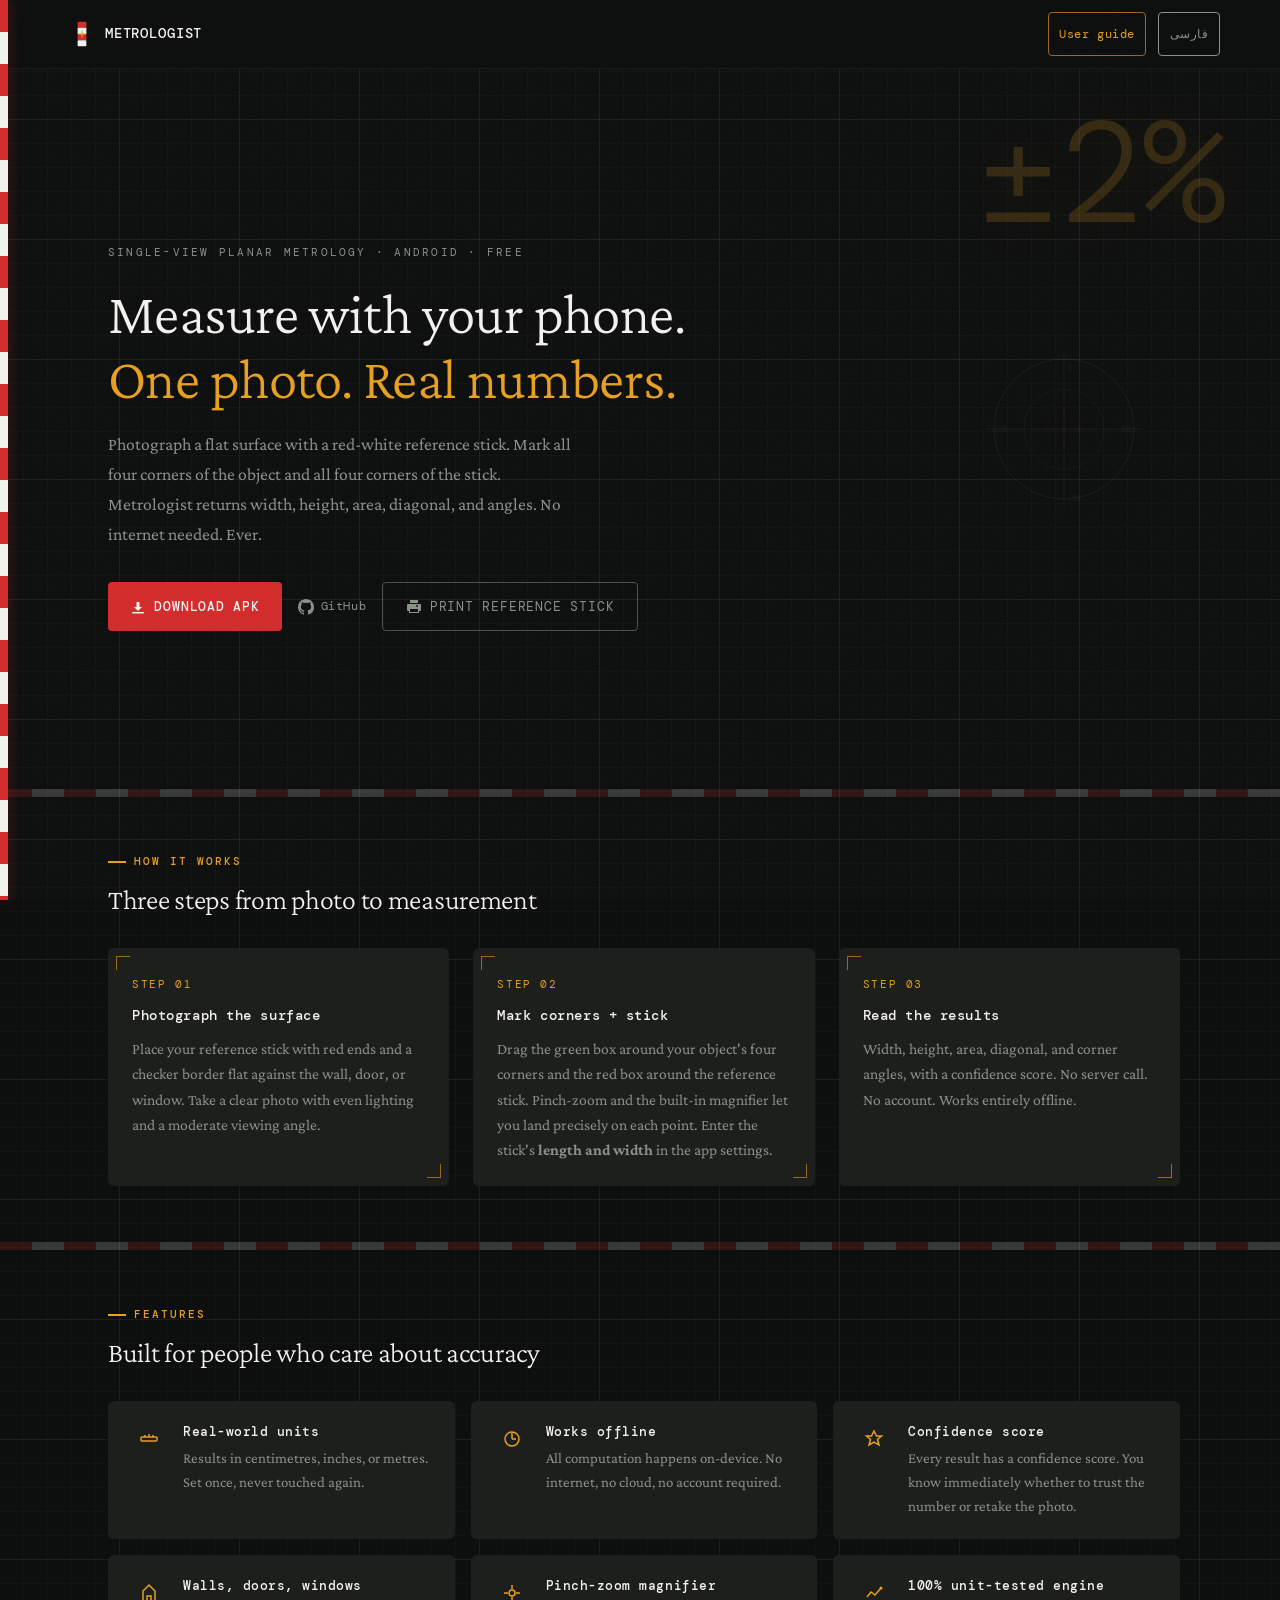
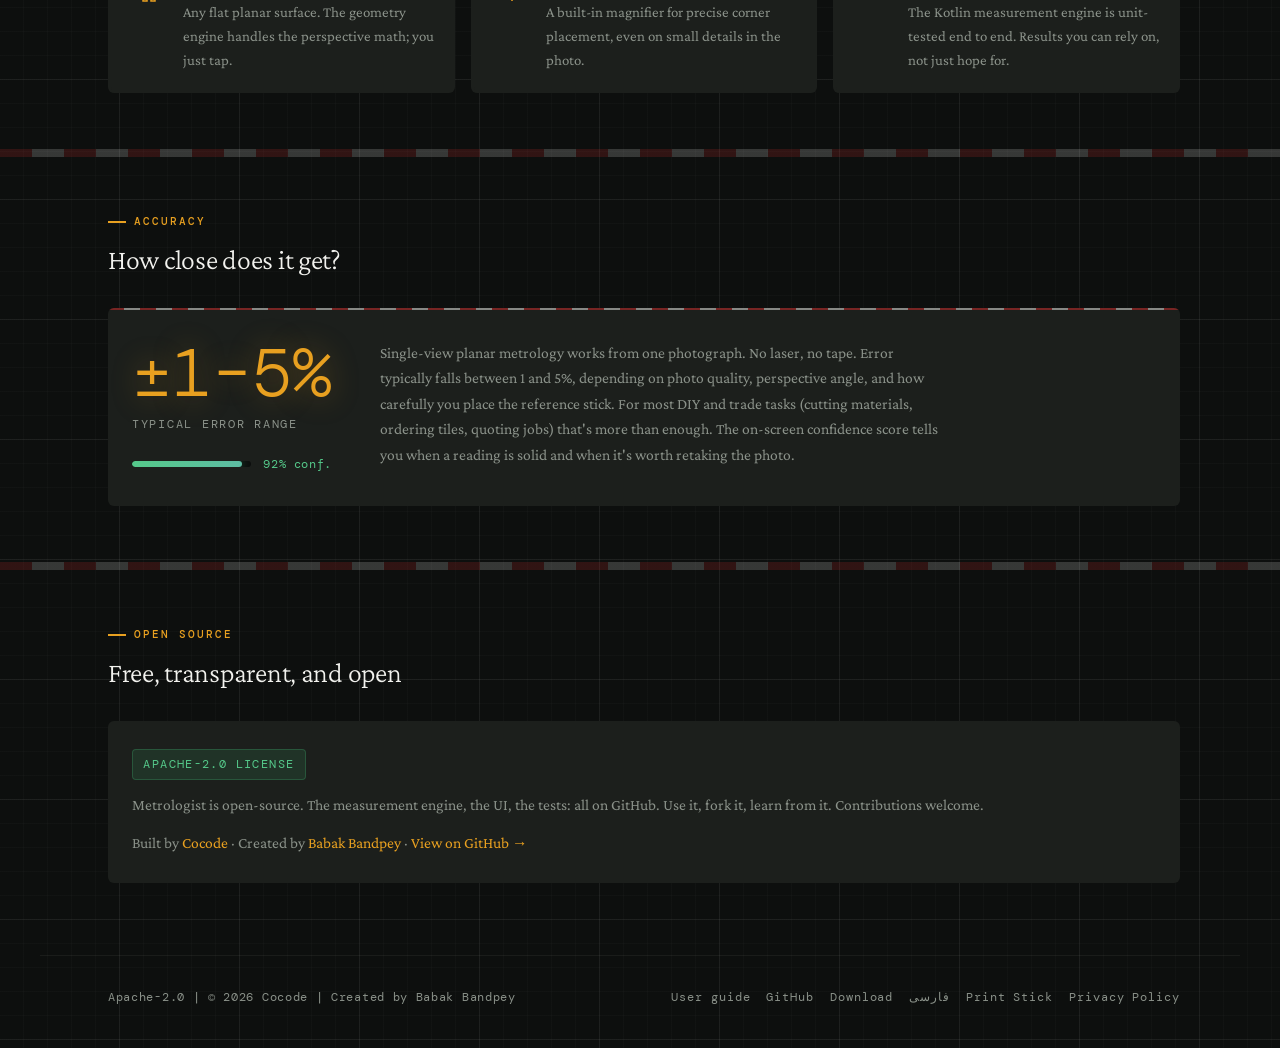
==== website/index.html @ b460b796 "docs: add illustrated user guide and checker reference" ====
<!--
  Keywords: measure with your phone, photo measurement app, Android measurement app,
  wall measurement from photo, surface area calculator Android, single-view metrology,
  Metrologist app, measure room with camera, offline measurement tool Android,
  DIY measurement app, planar metrology Android
-->
<!DOCTYPE html>
<html lang="en">
<head>
  <meta charset="UTF-8">
  <meta name="viewport" content="width=device-width, initial-scale=1.0">

  <!-- Primary SEO -->
  <title>Measure with Your Phone — Metrologist Android App</title>
  <meta name="description" content="Metrologist turns a single phone photo into precise measurements. Mark 4 corners + a reference stick, get width, height, area, diagonal and angles — offline. Free Android app by Cocode.">
  <meta name="robots" content="index, follow">
  <link rel="canonical" href="https://cocodedk.github.io/Metrologist/">

  <!-- hreflang -->
  <link rel="alternate" hreflang="en" href="https://cocodedk.github.io/Metrologist/">
  <link rel="alternate" hreflang="fa" href="https://cocodedk.github.io/Metrologist/fa/">
  <link rel="alternate" hreflang="x-default" href="https://cocodedk.github.io/Metrologist/">

  <!-- Open Graph -->
  <meta property="og:type" content="website">
  <meta property="og:url" content="https://cocodedk.github.io/Metrologist/">
  <meta property="og:title" content="Measure with Your Phone — Metrologist Android App">
  <meta property="og:description" content="Single-view planar metrology from a photo. Mark corners + reference stick → get width, height, area, diagonal, angles. Free, offline, open-source.">
  <meta property="og:image" content="https://cocodedk.github.io/Metrologist/og.png">
  <meta property="og:image:width" content="1200">
  <meta property="og:image:height" content="630">
  <meta property="og:locale" content="en_US">
  <meta property="og:locale:alternate" content="fa_IR">
  <meta property="og:site_name" content="Metrologist">

  <!-- Twitter Card -->
  <meta name="twitter:card" content="summary_large_image">
  <meta name="twitter:title" content="Measure with Your Phone — Metrologist Android App">
  <meta name="twitter:description" content="Single-view planar metrology from a photo. Free, offline Android app.">
  <meta name="twitter:image" content="https://cocodedk.github.io/Metrologist/og.png">

  <!-- Favicon -->
  <link rel="icon" type="image/svg+xml" href="favicon.svg">

  <!-- Styles -->
  <link rel="stylesheet" href="styles.css">
  <link rel="stylesheet" href="guide.css">

  <!-- JSON-LD -->
  <script type="application/ld+json">
  {
    "@context": "https://schema.org",
    "@type": "MobileApplication",
    "name": "Metrologist",
    "description": "Measure real-world flat surfaces from a single phone photo using a reference stick. Get width, height, area, diagonal, and angles with a confidence score. Works offline.",
    "operatingSystem": "Android",
    "applicationCategory": "UtilitiesApplication",
    "inLanguage": "en",
    "offers": {
      "@type": "Offer",
      "price": "0",
      "priceCurrency": "USD"
    },
    "author": {
      "@type": "Person",
      "name": "Babak Bandpey",
      "url": "https://linkedin.com/in/babakbandpey",
      "worksFor": {
        "@type": "Organization",
        "name": "Cocode",
        "url": "https://cocode.dk",
        "sameAs": [
          "https://linkedin.com/in/babakbandpey",
          "https://github.com/cocodedk"
        ]
      }
    },
    "codeRepository": "https://github.com/cocodedk/Metrologist",
    "downloadUrl": "https://github.com/cocodedk/Metrologist/releases/latest/download/Metrologist.apk",
    "softwareVersion": "latest",
    "license": "https://www.apache.org/licenses/LICENSE-2.0"
  }
  </script>
</head>
<body>
  <a class="skip-link" href="#main">Skip to content</a>

  <!-- Fixed staff rail -->
  <div class="staff-rail" aria-hidden="true"></div>

  <!-- Navigation -->
  <nav class="site-nav" aria-label="Main navigation">
    <div class="nav-inner">
      <a href="./" class="nav-brand" aria-label="Metrologist home">
        <svg class="nav-brand-icon" viewBox="0 0 32 32" aria-hidden="true" focusable="false">
          <rect x="11" y="2" width="10" height="7" rx="1" fill="#D42B2B"/>
          <rect x="11" y="9" width="10" height="7" fill="#F2F2EE"/>
          <rect x="11" y="16" width="10" height="7" fill="#D42B2B"/>
          <rect x="11" y="23" width="10" height="7" rx="1" fill="#F2F2EE"/>
          <line x1="16" y1="12" x2="16" y2="20" stroke="#E8A020" stroke-width="1.2"/>
          <line x1="12" y1="16" x2="20" y2="16" stroke="#E8A020" stroke-width="1.2"/>
          <circle cx="16" cy="16" r="1" fill="#E8A020"/>
        </svg>
        <span class="nav-brand-name">Metrologist</span>
      </a>
      <div class="nav-actions">
        <a href="user-guide.html" class="lang-switch guide-link">User guide</a>
        <a href="fa/" class="lang-switch" aria-label="Switch to Persian">فارسی</a>
      </div>
    </div>
  </nav>

  <!-- Main content -->
  <main id="main">

    <!-- Hero -->
    <section class="hero page-wrap" aria-labelledby="hero-heading">
      <div class="hero-readout mono" aria-hidden="true">±2%</div>

      <!-- Crosshair SVG decoration -->
      <svg class="hero-crosshair" viewBox="0 0 160 160" aria-hidden="true" focusable="false">
        <circle cx="80" cy="80" r="70" fill="none" stroke="#F2F2EE" stroke-width="0.8"/>
        <circle cx="80" cy="80" r="40" fill="none" stroke="#F2F2EE" stroke-width="0.5"/>
        <line x1="80" y1="2" x2="80" y2="158" stroke="#F2F2EE" stroke-width="0.8"/>
        <line x1="2" y1="80" x2="158" y2="80" stroke="#F2F2EE" stroke-width="0.8"/>
        <line x1="80" y1="60" x2="80" y2="70" stroke="#E8A020" stroke-width="1.5"/>
        <line x1="80" y1="90" x2="80" y2="100" stroke="#E8A020" stroke-width="1.5"/>
        <line x1="60" y1="80" x2="70" y2="80" stroke="#E8A020" stroke-width="1.5"/>
        <line x1="90" y1="80" x2="100" y2="80" stroke="#E8A020" stroke-width="1.5"/>
        <circle cx="80" cy="80" r="2" fill="#E8A020"/>
        <text x="84" y="22" fill="#F2F2EE" font-size="7" font-family="DM Mono, monospace" opacity="0.6">0°</text>
        <text x="84" y="152" fill="#F2F2EE" font-size="7" font-family="DM Mono, monospace" opacity="0.6">180°</text>
        <text x="10" y="83" fill="#F2F2EE" font-size="7" font-family="DM Mono, monospace" opacity="0.6">270°</text>
        <text x="138" y="83" fill="#F2F2EE" font-size="7" font-family="DM Mono, monospace" opacity="0.6">90°</text>
      </svg>

      <div class="hero-content">
        <p class="hero-eyebrow">Single-view planar metrology · Android · Free</p>
        <h1 id="hero-heading">
          Measure with your phone.<br>
          <em>One photo. Real numbers.</em>
        </h1>
        <p class="hero-desc">
          Photograph a flat surface with a red-white reference stick. Mark all four corners of the object and all four corners of the stick. Metrologist returns width, height, area, diagonal, and angles. No internet needed. Ever.
        </p>
        <div class="hero-actions">
          <a href="https://github.com/cocodedk/Metrologist/releases/latest/download/Metrologist.apk"
             class="btn-primary"
             aria-label="Download Metrologist APK">
            <svg width="16" height="16" viewBox="0 0 16 16" fill="currentColor" aria-hidden="true">
              <path d="M8 12l-4-4h2.5V3h3v5H12L8 12z"/>
              <rect x="2" y="13" width="12" height="1.5" rx="0.75"/>
            </svg>
            Download APK
          </a>
          <a href="https://github.com/cocodedk/Metrologist"
             class="btn-tertiary"
             target="_blank"
             rel="noreferrer"
             aria-label="View source on GitHub">
            <svg width="16" height="16" viewBox="0 0 16 16" fill="currentColor" aria-hidden="true">
              <path d="M8 0C3.58 0 0 3.58 0 8c0 3.54 2.29 6.53 5.47 7.59.4.07.55-.17.55-.38 0-.19-.01-.82-.01-1.49-2.01.37-2.53-.49-2.69-.94-.09-.23-.48-.94-.82-1.13-.28-.15-.68-.52-.01-.53.63-.01 1.08.58 1.23.82.72 1.21 1.87.87 2.33.66.07-.52.28-.87.51-1.07-1.78-.2-3.64-.89-3.64-3.95 0-.87.31-1.59.82-2.15-.08-.2-.36-1.02.08-2.12 0 0 .67-.21 2.2.82.64-.18 1.32-.27 2-.27.68 0 1.36.09 2 .27 1.53-1.04 2.2-.82 2.2-.82.44 1.1.16 1.92.08 2.12.51.56.82 1.27.82 2.15 0 3.07-1.87 3.75-3.65 3.95.29.25.54.73.54 1.48 0 1.07-.01 1.93-.01 2.2 0 .21.15.46.55.38A8.013 8.013 0 0016 8c0-4.42-3.58-8-8-8z"/>
            </svg>
            GitHub
          </a>
          <a href="print-stick.html"
             class="btn-secondary"
             aria-label="Print a reference stick at actual size">
            <svg width="16" height="16" viewBox="0 0 16 16" fill="currentColor" aria-hidden="true">
              <path d="M4 1h8v3H4V1zm-2 4h12a1 1 0 011 1v5a1 1 0 01-1 1h-1v2H3v-2H2a1 1 0 01-1-1V6a1 1 0 011-1zm9 1a1 1 0 100 2 1 1 0 000-2zM4 10v3h8v-3H4z"/>
            </svg>
            Print reference stick
          </a>
        </div>
      </div>
    </section>

    <div class="staff-divider" aria-hidden="true"></div>

    <!-- How it works -->
    <section aria-labelledby="how-heading">
      <div class="page-wrap">
        <p class="section-label">How it works</p>
        <h2 id="how-heading">Three steps from photo to measurement</h2>

        <div class="steps-grid">
          <article class="step-card reveal">
            <span class="step-num mono">STEP 01</span>
            <h3>Photograph the surface</h3>
            <p>Place your reference stick with red ends and a checker border flat against the wall, door, or window. Take a clear photo with even lighting and a moderate viewing angle.</p>
          </article>

          <article class="step-card reveal" style="transition-delay:0.08s">
            <span class="step-num mono">STEP 02</span>
            <h3>Mark corners + stick</h3>
            <p>Drag the green box around your object's four corners and the red box around the reference stick. Pinch-zoom and the built-in magnifier let you land precisely on each point. Enter the stick's <strong>length and width</strong> in the app settings.</p>
          </article>

          <article class="step-card reveal" style="transition-delay:0.16s">
            <span class="step-num mono">STEP 03</span>
            <h3>Read the results</h3>
            <p>Width, height, area, diagonal, and corner angles, with a confidence score. No server call. No account. Works entirely offline.</p>
          </article>
        </div>
      </div>
    </section>

    <div class="staff-divider" aria-hidden="true"></div>

    <!-- Features -->
    <section aria-labelledby="features-heading">
      <div class="page-wrap">
        <p class="section-label">Features</p>
        <h2 id="features-heading">Built for people who care about accuracy</h2>

        <div class="features-grid">
          <div class="feature-item reveal">
            <div class="feature-icon" aria-hidden="true">
              <svg viewBox="0 0 20 20" fill="none" stroke="currentColor" stroke-width="1.5">
                <rect x="2" y="8" width="16" height="4" rx="1"/>
                <line x1="6" y1="6" x2="6" y2="8"/>
                <line x1="10" y1="5" x2="10" y2="8"/>
                <line x1="14" y1="6" x2="14" y2="8"/>
              </svg>
            </div>
            <div class="feature-text">
              <h3>Real-world units</h3>
              <p>Results in centimetres, inches, or metres. Set once, never touched again.</p>
            </div>
          </div>

          <div class="feature-item reveal" style="transition-delay:0.05s">
            <div class="feature-icon" aria-hidden="true">
              <svg viewBox="0 0 20 20" fill="none" stroke="currentColor" stroke-width="1.5">
                <circle cx="10" cy="10" r="7"/>
                <line x1="10" y1="3" x2="10" y2="10"/>
                <line x1="10" y1="10" x2="14" y2="10"/>
              </svg>
            </div>
            <div class="feature-text">
              <h3>Works offline</h3>
              <p>All computation happens on-device. No internet, no cloud, no account required.</p>
            </div>
          </div>

          <div class="feature-item reveal" style="transition-delay:0.1s">
            <div class="feature-icon" aria-hidden="true">
              <svg viewBox="0 0 20 20" fill="none" stroke="currentColor" stroke-width="1.5">
                <path d="M10 2L12.5 7H17.5L13.5 10.5L15 16L10 13L5 16L6.5 10.5L2.5 7H7.5L10 2Z"/>
              </svg>
            </div>
            <div class="feature-text">
              <h3>Confidence score</h3>
              <p>Every result has a confidence score. You know immediately whether to trust the number or retake the photo.</p>
            </div>
          </div>

          <div class="feature-item reveal" style="transition-delay:0.15s">
            <div class="feature-icon" aria-hidden="true">
              <svg viewBox="0 0 20 20" fill="none" stroke="currentColor" stroke-width="1.5">
                <path d="M4 8L10 2L16 8V18H12V13H8V18H4V8Z"/>
              </svg>
            </div>
            <div class="feature-text">
              <h3>Walls, doors, windows</h3>
              <p>Any flat planar surface. The geometry engine handles the perspective math; you just tap.</p>
            </div>
          </div>

          <div class="feature-item reveal" style="transition-delay:0.2s">
            <div class="feature-icon" aria-hidden="true">
              <svg viewBox="0 0 20 20" fill="none" stroke="currentColor" stroke-width="1.5">
                <circle cx="10" cy="10" r="3"/>
                <line x1="10" y1="2" x2="10" y2="6"/>
                <line x1="10" y1="14" x2="10" y2="18"/>
                <line x1="2" y1="10" x2="6" y2="10"/>
                <line x1="14" y1="10" x2="18" y2="10"/>
              </svg>
            </div>
            <div class="feature-text">
              <h3>Pinch-zoom magnifier</h3>
              <p>A built-in magnifier for precise corner placement, even on small details in the photo.</p>
            </div>
          </div>

          <div class="feature-item reveal" style="transition-delay:0.25s">
            <div class="feature-icon" aria-hidden="true">
              <svg viewBox="0 0 20 20" fill="none" stroke="currentColor" stroke-width="1.5">
                <polyline points="3,14 7,9 11,12 17,5"/>
                <circle cx="17" cy="5" r="1.5" fill="currentColor" stroke="none"/>
              </svg>
            </div>
            <div class="feature-text">
              <h3>100% unit-tested engine</h3>
              <p>The Kotlin measurement engine is unit-tested end to end. Results you can rely on, not just hope for.</p>
            </div>
          </div>
        </div>
      </div>
    </section>

    <div class="staff-divider" aria-hidden="true"></div>

    <!-- Accuracy -->
    <section aria-labelledby="accuracy-heading">
      <div class="page-wrap">
        <p class="section-label">Accuracy</p>
        <h2 id="accuracy-heading">How close does it get?</h2>

        <div class="accuracy-block reveal">
          <div class="accuracy-left">
            <div class="accuracy-readout">±1–5%</div>
            <div class="accuracy-label mono">Typical error range</div>
            <div class="confidence-row">
              <div class="confidence-bar-wrap" role="meter" aria-valuenow="92" aria-valuemin="0" aria-valuemax="100" aria-label="Example confidence score">
                <div class="confidence-bar"></div>
              </div>
              <span class="confidence-value mono">92% conf.</span>
            </div>
          </div>
          <div class="accuracy-right">
            <p>
              Single-view planar metrology works from one photograph. No laser, no tape. Error typically falls between 1 and 5%, depending on photo quality, perspective angle, and how carefully you place the reference stick. For most DIY and trade tasks (cutting materials, ordering tiles, quoting jobs) that's more than enough. The on-screen confidence score tells you when a reading is solid and when it's worth retaking the photo.
            </p>
          </div>
        </div>
      </div>
    </section>

    <div class="staff-divider" aria-hidden="true"></div>

    <!-- Open source -->
    <section aria-labelledby="opensource-heading">
      <div class="page-wrap">
        <p class="section-label">Open Source</p>
        <h2 id="opensource-heading">Free, transparent, and open</h2>

        <div class="opensource-block reveal">
          <span class="license-badge">Apache-2.0 License</span>
          <p>
            Metrologist is open-source. The measurement engine, the UI, the tests: all on GitHub. Use it, fork it, learn from it. Contributions welcome.
          </p>
          <p>
            Built by <a href="https://cocode.dk" target="_blank" rel="noreferrer">Cocode</a> ·
            Created by <a href="https://linkedin.com/in/babakbandpey" target="_blank" rel="noreferrer">Babak Bandpey</a> ·
            <a href="https://github.com/cocodedk/Metrologist" target="_blank" rel="noreferrer">View on GitHub →</a>
          </p>
        </div>
      </div>
    </section>

  </main>

  <!-- Footer -->
  <footer class="site-footer page-wrap">
    <div class="footer-inner">
      <p class="footer-copy">
        Apache-2.0 | © 2026 <a href="https://cocode.dk" target="_blank" rel="noreferrer">Cocode</a> | Created by <a href="https://linkedin.com/in/babakbandpey" target="_blank" rel="noreferrer">Babak Bandpey</a>
      </p>
      <div class="footer-links">
        <a href="user-guide.html">User guide</a>
        <a href="https://github.com/cocodedk/Metrologist" target="_blank" rel="noreferrer">GitHub</a>
        <a href="https://github.com/cocodedk/Metrologist/releases/latest/download/Metrologist.apk" aria-label="Download Metrologist APK">Download</a>
        <a href="fa/">فارسی</a>
        <a href="print-stick.html">Print Stick</a>
        <a href="privacy.html">Privacy Policy</a>
      </div>
    </div>
  </footer>

  <script>
    // Scroll-triggered reveal
    const observer = new IntersectionObserver(
      (entries) => entries.forEach(e => {
        if (e.isIntersecting) {
          e.target.classList.add('visible');
          observer.unobserve(e.target);
        }
      }),
      { threshold: 0.12, rootMargin: '0px 0px -40px 0px' }
    );
    document.querySelectorAll('.reveal').forEach(el => observer.observe(el));
  </script>
</body>
</html>
---- website/styles.css ----
/* ============================================================
   METROLOGIST — Precision Instrument Design System
   Palette: survey-field dark · staff red/white · amber readout
   Fonts: DM Mono (display) · Crimson Pro (body) · Vazirmatn (Persian)
   ============================================================ */

@import url('https://fonts.googleapis.com/css2?family=DM+Mono:ital,wght@0,300;0,400;0,500;1,300&family=Crimson+Pro:ital,wght@0,300;0,400;0,600;1,300;1,400&family=Vazirmatn:wght@300;400;500;700&display=swap');

/* ── Design tokens ── */
:root {
  --bg-deep:       #0D0F0E;
  --bg-surface:    #141714;
  --bg-card:       #1C1F1C;
  --bg-card-hover: #222622;

  --staff-red:     #D42B2B;
  --staff-white:   #F2F2EE;

  --amber:         #E8A020;
  --amber-dim:     #9B6A14;
  --amber-glow:    rgba(232, 160, 32, 0.35);

  --green-read:    #55C98A;
  --green-dim:     rgba(61, 170, 107, 0.15);

  --grid-line:     rgba(242, 242, 238, 0.055);
  --grid-line-2:   rgba(242, 242, 238, 0.02);

  --text-primary:  #F2F2EE;
  --text-secondary:#8A9189;
  --text-dim:      #4A524A;

  --rail-width:    6px;
  --rail-band:     28px;

  --radius-sm:     4px;
  --radius:        6px;

  --transition:    0.22s cubic-bezier(0.4, 0, 0.2, 1);
}

/* ── Reset & base ── */
*, *::before, *::after { box-sizing: border-box; margin: 0; padding: 0; }

html {
  font-size: 16px;
  scroll-behavior: smooth;
  -webkit-text-size-adjust: 100%;
}

body {
  background-color: var(--bg-deep);
  color: var(--text-primary);
  font-family: 'Crimson Pro', Georgia, serif;
  font-size: 1.0625rem;
  line-height: 1.65;
  /* Engineering grid background */
  background-image:
    linear-gradient(var(--grid-line) 1px, transparent 1px),
    linear-gradient(90deg, var(--grid-line) 1px, transparent 1px),
    linear-gradient(var(--grid-line-2) 1px, transparent 1px),
    linear-gradient(90deg, var(--grid-line-2) 1px, transparent 1px);
  background-size: 120px 120px, 120px 120px, 24px 24px, 24px 24px;
  background-position: -1px -1px, -1px -1px, -1px -1px, -1px -1px;
  min-height: 100vh;
  overflow-x: hidden;
  position: relative;
}

[dir="rtl"] body {
  font-family: 'Vazirmatn', 'Crimson Pro', Georgia, serif;
}

/* ── Noise grain overlay ── */
body::after {
  content: '';
  position: fixed;
  inset: 0;
  pointer-events: none;
  opacity: 0.028;
  background-image: url("data:image/svg+xml,%3Csvg viewBox='0 0 256 256' xmlns='http://www.w3.org/2000/svg'%3E%3Cfilter id='n'%3E%3CfeTurbulence type='fractalNoise' baseFrequency='0.9' numOctaves='4' stitchTiles='stitch'/%3E%3C/filter%3E%3Crect width='100%25' height='100%25' filter='url(%23n)'/%3E%3C/svg%3E");
  background-size: 256px 256px;
  z-index: 9999;
}

/* ── Staff rail (fixed left edge) ── */
.staff-rail {
  position: fixed;
  top: 0;
  left: 0;
  width: var(--rail-width);
  height: 100vh;
  z-index: 100;
  background: repeating-linear-gradient(
    to bottom,
    var(--staff-red)   0px,
    var(--staff-red)   var(--rail-band),
    var(--staff-white) var(--rail-band),
    var(--staff-white) calc(var(--rail-band) * 2)
  );
  box-shadow: 2px 0 12px rgba(212, 43, 43, 0.25);
}

[dir="rtl"] .staff-rail {
  left: auto;
  right: 0;
  box-shadow: -2px 0 12px rgba(212, 43, 43, 0.25);
}

/* ── Page wrapper ── */
.page-wrap {
  padding-left: calc(var(--rail-width) + 16px);
  padding-right: 16px;
  max-width: 1200px;
  margin: 0 auto;
}

[dir="rtl"] .page-wrap {
  padding-left: 16px;
  padding-right: calc(var(--rail-width) + 16px);
}

/* ── Utility: DM Mono text ── */
.mono { font-family: 'DM Mono', 'Courier New', monospace; }

/* ── Nav ── */
.site-nav {
  position: sticky;
  top: 0;
  z-index: 50;
  background: rgba(13, 15, 14, 0.92);
  backdrop-filter: blur(12px);
  -webkit-backdrop-filter: blur(12px);
  border-bottom: 1px solid var(--grid-line);
}

.nav-inner {
  display: flex;
  align-items: center;
  justify-content: space-between;
  padding: 0.75rem 1rem 0.75rem calc(var(--rail-width) + 16px);
  gap: 1rem;
}

[dir="rtl"] .nav-inner {
  padding: 0.75rem calc(var(--rail-width) + 16px) 0.75rem 1rem;
}

.nav-brand {
  display: flex;
  align-items: center;
  gap: 0.55rem;
  text-decoration: none;
  color: var(--text-primary);
}

.nav-brand-icon {
  width: 28px;
  height: 28px;
  flex-shrink: 0;
}

.nav-brand-name {
  font-family: 'DM Mono', monospace;
  font-size: 0.9rem;
  font-weight: 500;
  letter-spacing: 0.06em;
  text-transform: uppercase;
}

.nav-actions {
  display: flex;
  align-items: center;
  gap: 0.75rem;
}

.lang-switch {
  font-family: 'DM Mono', monospace;
  font-size: 0.72rem;
  letter-spacing: 0.05em;
  color: var(--text-secondary);
  text-decoration: none;
  padding: 0.35rem 0.65rem;
  border: 1px solid var(--text-secondary);
  border-radius: var(--radius-sm);
  transition: color var(--transition), border-color var(--transition);
  height: 2.75rem;
  display: flex;
  align-items: center;
}

.lang-switch:hover {
  color: var(--amber);
  border-color: var(--amber);
}

/* ── Section layout ── */
section {
  padding: 3.5rem 0;
}

.section-label {
  font-family: 'DM Mono', monospace;
  font-size: 0.68rem;
  font-weight: 500;
  letter-spacing: 0.18em;
  text-transform: uppercase;
  color: var(--amber);
  margin-bottom: 0.75rem;
  display: flex;
  align-items: center;
  gap: 0.5rem;
}

.section-label::before {
  content: '';
  display: inline-block;
  width: 18px;
  height: 2px;
  background: var(--amber);
  flex-shrink: 0;
}

[dir="rtl"] .section-label {
  flex-direction: row-reverse;
}

/* ── Hero ── */
.hero {
  padding: 4rem 0 3rem;
  position: relative;
  min-height: 70vh;
  display: flex;
  flex-direction: column;
  justify-content: center;
}

.hero-readout {
  font-family: 'DM Mono', monospace;
  font-size: clamp(4rem, 20vw, 9rem);
  font-weight: 300;
  line-height: 0.9;
  color: var(--amber);
  text-shadow: 0 0 40px var(--amber-glow), 0 0 80px rgba(232, 160, 32, 0.1);
  position: absolute;
  top: 2.5rem;
  right: 1rem;
  opacity: 0.22;
  letter-spacing: -0.02em;
  pointer-events: none;
  user-select: none;
}

[dir="rtl"] .hero-readout {
  right: auto;
  left: 1rem;
}

.hero-content {
  position: relative;
  z-index: 1;
  max-width: 600px;
}

.hero-eyebrow {
  font-family: 'DM Mono', monospace;
  font-size: 0.7rem;
  letter-spacing: 0.2em;
  text-transform: uppercase;
  color: var(--text-secondary);
  margin-bottom: 1.25rem;
  animation: fadeUp 0.6s ease both;
  animation-delay: 0.05s;
}

.hero h1 {
  font-family: 'Crimson Pro', Georgia, serif;
  font-size: clamp(2.2rem, 7vw, 3.6rem);
  font-weight: 300;
  line-height: 1.12;
  letter-spacing: -0.01em;
  margin-bottom: 1.25rem;
  animation: fadeUp 0.6s ease both;
  animation-delay: 0.12s;
}

[dir="rtl"] .hero h1 {
  font-family: 'Vazirmatn', serif;
  font-weight: 300;
}

.hero h1 em {
  font-style: normal;
  color: var(--amber);
}

.hero-desc {
  font-size: 1.1rem;
  color: var(--text-secondary);
  max-width: 480px;
  line-height: 1.7;
  margin-bottom: 2rem;
  animation: fadeUp 0.6s ease both;
  animation-delay: 0.2s;
}

.hero-actions {
  display: flex;
  flex-wrap: wrap;
  gap: 0.75rem;
  animation: fadeUp 0.6s ease both;
  animation-delay: 0.28s;
}

/* ── Buttons ── */
.btn-primary {
  display: inline-flex;
  align-items: center;
  gap: 0.5rem;
  background: var(--staff-red);
  color: var(--staff-white);
  text-decoration: none;
  font-family: 'DM Mono', monospace;
  font-size: 0.82rem;
  font-weight: 500;
  letter-spacing: 0.06em;
  text-transform: uppercase;
  padding: 0.8rem 1.4rem;
  border-radius: var(--radius-sm);
  min-height: 48px;
  transition: background var(--transition), box-shadow var(--transition), transform var(--transition);
  border: none;
  cursor: pointer;
}

.btn-primary:hover {
  background: #e8322e;
  box-shadow: 0 0 24px rgba(212, 43, 43, 0.45);
  transform: translateY(-1px);
}

.btn-secondary {
  display: inline-flex;
  align-items: center;
  gap: 0.5rem;
  background: transparent;
  color: var(--text-secondary);
  text-decoration: none;
  font-family: 'DM Mono', monospace;
  font-size: 0.82rem;
  font-weight: 400;
  letter-spacing: 0.06em;
  text-transform: uppercase;
  padding: 0.8rem 1.4rem;
  border-radius: var(--radius-sm);
  border: 1px solid var(--text-dim);
  min-height: 48px;
  transition: color var(--transition), border-color var(--transition), transform var(--transition);
  cursor: pointer;
}

.btn-secondary:hover {
  color: var(--text-primary);
  border-color: var(--text-secondary);
  transform: translateY(-1px);
}

.btn-tertiary {
  display: inline-flex;
  align-items: center;
  gap: 0.4rem;
  background: transparent;
  color: var(--text-secondary);
  text-decoration: none;
  font-family: 'DM Mono', monospace;
  font-size: 0.78rem;
  font-weight: 400;
  letter-spacing: 0.05em;
  padding: 0.5rem 0.25rem;
  border: none;
  min-height: 44px;
  transition: color var(--transition);
  cursor: pointer;
  text-underline-offset: 3px;
}

.btn-tertiary:hover {
  color: var(--text-primary);
  text-decoration: underline;
}

/* ── h2 default ── */
h2 {
  font-family: 'Crimson Pro', Georgia, serif;
  font-size: clamp(1.4rem, 4vw, 1.75rem);
  font-weight: 300;
  line-height: 1.18;
  letter-spacing: -0.01em;
  color: var(--text-primary);
  margin-bottom: 1rem;
}

/* ── Staff band divider ── */
.staff-divider {
  height: 8px;
  width: 100%;
  background: repeating-linear-gradient(
    to right,
    var(--staff-red)   0px,
    var(--staff-red)   32px,
    var(--staff-white) 32px,
    var(--staff-white) 64px
  );
  opacity: 0.18;
  margin: 0;
}

/* ── How-it-works ── */
.steps-grid {
  display: grid;
  grid-template-columns: 1fr;
  gap: 1.5rem;
  margin-top: 2rem;
}

.step-card {
  background: var(--bg-card);
  border-radius: var(--radius);
  padding: 1.75rem 1.5rem 1.5rem;
  position: relative;
  transition: background var(--transition), transform var(--transition);
}

.step-card::before,
.step-card::after {
  content: '';
  position: absolute;
  width: 14px;
  height: 14px;
  border-color: var(--amber-dim);
  border-style: solid;
  transition: border-color var(--transition);
}

.step-card::before {
  top: 8px; left: 8px;
  border-width: 1.5px 0 0 1.5px;
}

.step-card::after {
  bottom: 8px; right: 8px;
  border-width: 0 1.5px 1.5px 0;
}

[dir="rtl"] .step-card::before {
  left: auto; right: 8px;
  border-width: 1.5px 1.5px 0 0;
}

[dir="rtl"] .step-card::after {
  right: auto; left: 8px;
  border-width: 0 0 1.5px 1.5px;
}

.step-card:hover {
  background: var(--bg-card-hover);
  transform: translateY(-2px);
}

.step-card:hover::before,
.step-card:hover::after {
  border-color: var(--amber);
}

.step-num {
  font-family: 'DM Mono', monospace;
  font-size: 0.68rem;
  letter-spacing: 0.15em;
  color: var(--amber);
  margin-bottom: 0.6rem;
  display: block;
}

.step-card h3 {
  font-family: 'DM Mono', monospace;
  font-size: 0.88rem;
  font-weight: 500;
  letter-spacing: 0.04em;
  color: var(--text-primary);
  margin-bottom: 0.6rem;
}

[dir="rtl"] .step-card h3 {
  font-family: 'Vazirmatn', sans-serif;
  letter-spacing: 0;
}

.step-card p {
  font-size: 0.97rem;
  color: var(--text-secondary);
  line-height: 1.62;
}

/* ── Features ── */
.features-grid {
  display: grid;
  grid-template-columns: 1fr;
  gap: 1rem;
  margin-top: 2rem;
}

.feature-item {
  display: flex;
  gap: 1rem;
  align-items: flex-start;
  padding: 1.25rem;
  background: var(--bg-card);
  border-radius: var(--radius);
  border-left: 3px solid var(--bg-card);
  transition: border-color var(--transition), background var(--transition);
}

[dir="rtl"] .feature-item {
  border-left: none;
  border-right: 3px solid var(--bg-card);
  flex-direction: row-reverse;
}

.feature-item:hover {
  border-left-color: var(--staff-red);
  background: var(--bg-card-hover);
}

[dir="rtl"] .feature-item:hover {
  border-right-color: var(--staff-red);
  border-left-color: transparent;
}

.feature-icon {
  flex-shrink: 0;
  width: 36px;
  height: 36px;
  display: flex;
  align-items: center;
  justify-content: center;
  color: var(--amber);
}

.feature-icon svg {
  width: 20px;
  height: 20px;
}

.feature-text h3 {
  font-family: 'DM Mono', monospace;
  font-size: 0.82rem;
  font-weight: 500;
  letter-spacing: 0.04em;
  color: var(--text-primary);
  margin-bottom: 0.3rem;
}

[dir="rtl"] .feature-text h3 {
  font-family: 'Vazirmatn', sans-serif;
  letter-spacing: 0;
}

.feature-text p {
  font-size: 0.93rem;
  color: var(--text-secondary);
  line-height: 1.6;
}

/* ── Accuracy callout ── */
.accuracy-block {
  background: var(--bg-card);
  border-radius: var(--radius);
  padding: 2rem 1.5rem;
  margin-top: 2rem;
  position: relative;
  overflow: hidden;
}

.accuracy-block::before {
  content: '';
  position: absolute;
  top: 0; left: 0; right: 0;
  height: 2px;
  background: repeating-linear-gradient(
    to right,
    var(--staff-red) 0, var(--staff-red) 16px,
    var(--staff-white) 16px, var(--staff-white) 32px
  );
  opacity: 0.5;
}

[dir="rtl"] .accuracy-block::before {
  background: repeating-linear-gradient(
    to left,
    var(--staff-red) 0, var(--staff-red) 16px,
    var(--staff-white) 16px, var(--staff-white) 32px
  );
}

.accuracy-readout {
  font-family: 'DM Mono', monospace;
  font-size: clamp(2.4rem, 10vw, 4.2rem);
  font-weight: 300;
  color: var(--amber);
  text-shadow: 0 0 30px var(--amber-glow);
  line-height: 1;
  margin-bottom: 0.5rem;
}

.accuracy-label {
  font-family: 'DM Mono', monospace;
  font-size: 0.72rem;
  letter-spacing: 0.15em;
  text-transform: uppercase;
  color: var(--text-secondary);
  margin-bottom: 1rem;
}

.accuracy-block p {
  color: var(--text-secondary);
  font-size: 0.97rem;
  max-width: 560px;
}

/* ── Confidence meter ── */
.confidence-row {
  display: flex;
  align-items: center;
  gap: 0.75rem;
  margin-top: 1.25rem;
}

.confidence-bar-wrap {
  flex: 1;
  height: 6px;
  background: var(--bg-deep);
  border-radius: 3px;
  overflow: hidden;
  max-width: 200px;
}

.confidence-bar {
  height: 100%;
  width: 92%;
  background: linear-gradient(to right, var(--green-read), #5DBCA3);
  border-radius: 3px;
  box-shadow: 0 0 8px rgba(61, 170, 107, 0.5);
}

.confidence-value {
  font-family: 'DM Mono', monospace;
  font-size: 0.78rem;
  color: var(--green-read);
  letter-spacing: 0.05em;
}

/* ── Open source ── */
.opensource-block {
  background: var(--bg-card);
  border-radius: var(--radius);
  padding: 1.75rem 1.5rem;
  margin-top: 2rem;
  display: flex;
  flex-direction: column;
  gap: 0.75rem;
}

.license-badge {
  font-family: 'DM Mono', monospace;
  font-size: 0.72rem;
  letter-spacing: 0.12em;
  text-transform: uppercase;
  color: var(--green-read);
  background: var(--green-dim);
  border: 1px solid rgba(61, 170, 107, 0.3);
  border-radius: var(--radius-sm);
  padding: 0.3rem 0.65rem;
  display: inline-block;
  width: fit-content;
}

.opensource-block p {
  color: var(--text-secondary);
  font-size: 0.97rem;
}

.opensource-block a {
  color: var(--amber);
  text-decoration: none;
  transition: color var(--transition);
}

.opensource-block a:hover {
  color: var(--staff-white);
}

/* ── Footer ── */
.site-footer {
  border-top: 1px solid var(--grid-line);
  padding: 2rem 0 2.5rem;
  margin-top: 1rem;
}

.footer-inner {
  display: flex;
  flex-direction: column;
  gap: 0.75rem;
}

.footer-copy {
  font-family: 'DM Mono', monospace;
  font-size: 0.72rem;
  letter-spacing: 0.06em;
  color: var(--text-secondary);
  line-height: 1.7;
}

.footer-copy a {
  color: var(--text-secondary);
  text-decoration: none;
  transition: color var(--transition);
}

.footer-copy a:hover {
  color: var(--amber);
}

.footer-links {
  display: flex;
  flex-wrap: wrap;
  gap: 1rem;
}

.footer-links a {
  font-family: 'DM Mono', monospace;
  font-size: 0.72rem;
  letter-spacing: 0.08em;
  color: var(--text-secondary);
  text-decoration: none;
  transition: color var(--transition);
}

.footer-links a:hover {
  color: var(--text-secondary);
}

/* ── Animations ── */
@keyframes fadeUp {
  from {
    opacity: 0;
    transform: translateY(18px);
  }
  to {
    opacity: 1;
    transform: translateY(0);
  }
}

.reveal {
  opacity: 0;
  transform: translateY(16px);
  transition: opacity 0.55s ease, transform 0.55s ease;
}

.reveal.visible {
  opacity: 1;
  transform: translateY(0);
}

/* ── Reduced motion ── */
@media (prefers-reduced-motion: reduce) {
  *, *::before, *::after {
    animation-duration: .01ms !important;
    animation-iteration-count: 1 !important;
    transition-duration: .01ms !important;
  }
  html { scroll-behavior: auto; }
  .reveal { opacity: 1; transform: none; }
}

/* ── Crosshair hero decoration ── */
.hero-crosshair {
  position: absolute;
  top: 50%;
  right: 8%;
  transform: translateY(-50%);
  width: 120px;
  height: 120px;
  opacity: 0.07;
  pointer-events: none;
}

[dir="rtl"] .hero-crosshair {
  right: auto;
  left: 8%;
}

/* ── Responsive: 640px ── */
@media (min-width: 640px) {
  .page-wrap {
    padding-left: calc(var(--rail-width) + 28px);
    padding-right: 28px;
  }
  [dir="rtl"] .page-wrap {
    padding-left: 28px;
    padding-right: calc(var(--rail-width) + 28px);
  }
  .nav-inner {
    padding-left: calc(var(--rail-width) + 28px);
    padding-right: 28px;
  }
  [dir="rtl"] .nav-inner {
    padding-left: 28px;
    padding-right: calc(var(--rail-width) + 28px);
  }
  .steps-grid {
    grid-template-columns: 1fr 1fr;
  }
  .features-grid {
    grid-template-columns: 1fr 1fr;
  }
  .footer-inner {
    flex-direction: row;
    align-items: center;
    justify-content: space-between;
  }
}

/* ── Responsive: 768px ── */
@media (min-width: 768px) {
  :root { --rail-width: 8px; --rail-band: 32px; }

  .page-wrap {
    padding-left: calc(var(--rail-width) + 40px);
    padding-right: 40px;
  }
  [dir="rtl"] .page-wrap {
    padding-left: 40px;
    padding-right: calc(var(--rail-width) + 40px);
  }
  .nav-inner {
    padding-left: calc(var(--rail-width) + 40px);
    padding-right: 40px;
  }
  [dir="rtl"] .nav-inner {
    padding-left: 40px;
    padding-right: calc(var(--rail-width) + 40px);
  }
  .hero {
    min-height: 80vh;
  }
  .steps-grid {
    grid-template-columns: repeat(3, 1fr);
  }
  .hero-crosshair {
    width: 160px;
    height: 160px;
  }
}

/* ── Responsive: 1024px ── */
@media (min-width: 1024px) {
  .page-wrap {
    padding-left: calc(var(--rail-width) + 60px);
    padding-right: 60px;
  }
  [dir="rtl"] .page-wrap {
    padding-left: 60px;
    padding-right: calc(var(--rail-width) + 60px);
  }
  .nav-inner {
    padding-left: calc(var(--rail-width) + 60px);
    padding-right: 60px;
  }
  [dir="rtl"] .nav-inner {
    padding-left: 60px;
    padding-right: calc(var(--rail-width) + 60px);
  }
  .features-grid {
    grid-template-columns: repeat(3, 1fr);
  }
  .accuracy-block {
    display: flex;
    align-items: flex-start;
    gap: 3rem;
  }
  .accuracy-left {
    flex-shrink: 0;
    min-width: 160px;
  }
  .hero-readout {
    opacity: 0.18;
  }
}

/* ── Focus styles ── */
a:focus-visible,
button:focus-visible {
  outline: 2px solid var(--amber);
  outline-offset: 3px;
  border-radius: 2px;
}

/* ── Skip link ── */
.skip-link {
  position: absolute;
  top: -100%;
  left: 0;
  background: var(--amber);
  color: var(--bg-deep);
  padding: 0.5rem 1rem;
  font-family: 'DM Mono', monospace;
  font-size: 0.8rem;
  z-index: 9999;
  text-decoration: none;
}

.skip-link:focus {
  top: 0;
}
---- website/guide.css ----
/* Shared guide layout; navigation wraps when the added guide link needs room. */
.nav-inner { flex-wrap: wrap; }
.nav-actions { flex-wrap: wrap; margin-inline-start: auto; }
.guide-link { color: var(--amber); border-color: var(--amber-dim); }
.guide-wrap { max-width: 1240px; margin-inline: auto; }
.guide-page { --text-secondary: #b5bcb4; }
.guide-page a { text-underline-offset: .2em; }
.guide-content a, .guide-hero p a { color: var(--amber); }
.guide-content a:hover, .guide-hero p a:hover { color: var(--staff-white); }
.guide-page :focus-visible { outline: 2px solid var(--amber); outline-offset: 5px; }
.guide-hero { padding-block: 4rem 3rem; max-width: 850px; }
.guide-hero h1 { font-size: clamp(2.5rem, 6vw, 4.2rem); line-height: 1.12; margin-block: .7rem 1.4rem; }
.guide-hero h1 em { color: var(--amber); font-weight: inherit; }
.guide-hero > p:not(.section-label) { max-width: 66ch; }
.guide-actions { display: flex; flex-wrap: wrap; gap: 1rem; margin-block: 1.8rem 1.2rem; }
.guide-small { font-size: .95rem; color: var(--text-secondary); }
.guide-layout { display: grid; grid-template-columns: 240px minmax(0, 1fr); gap: 3rem; align-items: start; }
.guide-toc { position: sticky; top: 100px; padding: 1.25rem; border: 1px solid var(--grid-line); background: var(--bg-surface); border-radius: var(--radius); }
.guide-toc h2 { font-size: 1.15rem; margin: 0 0 .8rem; }
.guide-toc ol { padding-inline-start: 1.2rem; }
.guide-toc li { margin-block: .45rem; padding-inline-start: .2rem; }
.guide-toc a { display: inline-block; padding-block: .3rem; color: var(--text-secondary); }
.guide-toc a:hover { color: var(--amber); }
.guide-content { min-width: 0; }
.guide-content section { padding-block: 0 2.8rem; scroll-margin-top: 115px; }
.guide-content section + section { border-top: 1px solid var(--grid-line); padding-top: 2.6rem; }
.guide-content h2 { font-size: clamp(1.7rem, 3.5vw, 2.2rem); margin-block: .45rem 1rem; line-height: 1.3; }
.guide-content p, .guide-content ol, .guide-content ul, .guide-content dl { margin-block: 1rem; }
.guide-content ol, .guide-content ul { padding-inline-start: 1.4rem; }
.guide-content li { padding-inline-start: .3rem; margin-block: .8rem; }
.guide-note { border-inline-start: 3px solid var(--amber); padding: 1rem 1.2rem; background: var(--bg-card); }
.guide-values { display: grid; grid-template-columns: repeat(2, minmax(0, 1fr)); gap: 1rem; }
.guide-values > div { background: var(--bg-card); border-radius: var(--radius); padding: 1.1rem; }
.guide-values dt { color: var(--text-secondary); font-size: .95rem; margin-bottom: .35rem; }
.guide-values dd { font-size: 1.2rem; }
.guide-definitions dt { font-weight: 600; color: var(--amber); margin-top: 1rem; }
.guide-definitions dd { margin-top: .25rem; }
.guide-figure { margin-block: 1.5rem; }
.guide-figure img { display: block; width: 100%; height: auto; border: 1px solid var(--grid-line); border-radius: var(--radius); }
.guide-figure figcaption { font-size: .95rem; color: var(--text-secondary); margin-top: .6rem; }
.guide-content details { border-top: 1px solid var(--grid-line); padding-block: .9rem; }
.guide-content summary { cursor: pointer; font-weight: 600; padding-block: .25rem; }
.guide-content details[open] summary { color: var(--amber); }
.guide-content details p { margin-block: .75rem .25rem; }
[dir="rtl"] .guide-hero h1 { line-height: 1.5; }
[dir="rtl"] .guide-hero h1 em { font-style: normal; }
[dir="rtl"] .guide-toc h2, [dir="rtl"] .guide-content h2 { font-family: inherit; }
.guide-page bdi { font-family: inherit; }
@media (max-width: 800px) {
  .guide-layout { grid-template-columns: minmax(0, 1fr); gap: 2rem; }
  .guide-toc { position: static; }
  .guide-toc ol { columns: 2; column-gap: 2rem; }
  .guide-toc li { break-inside: avoid; }
  .guide-hero { padding-block: 2.5rem 2rem; }
}
@media (max-width: 480px) {
  .guide-toc ol { columns: 1; }
  .guide-values { grid-template-columns: minmax(0, 1fr); }
  .guide-content section { scroll-margin-top: 145px; }
}
@media print {
  .guide-page { color: #111; background: white; font-size: 11pt; }
  .guide-page::after, .guide-page .staff-rail, .guide-page .site-nav,
  .guide-page .guide-toc, .guide-page .guide-actions, .guide-page .site-footer { display: none; }
  .guide-page .page-wrap { padding: 0; }
  .guide-hero { padding-block: 0 1rem; }
  .guide-layout { display: block; }
  .guide-page h1, .guide-page h2, .guide-page em, .guide-page a,
  .guide-page .section-label, .guide-page dt, .guide-page figcaption, .guide-page .guide-small { color: #111; }
  .guide-content section { padding-block: 1rem; }
  .guide-note, .guide-values > div { background: #f4f4f4; }
  .guide-figure, .guide-values, .guide-content details { break-inside: avoid; }
  .guide-page a { text-decoration: underline; }
}
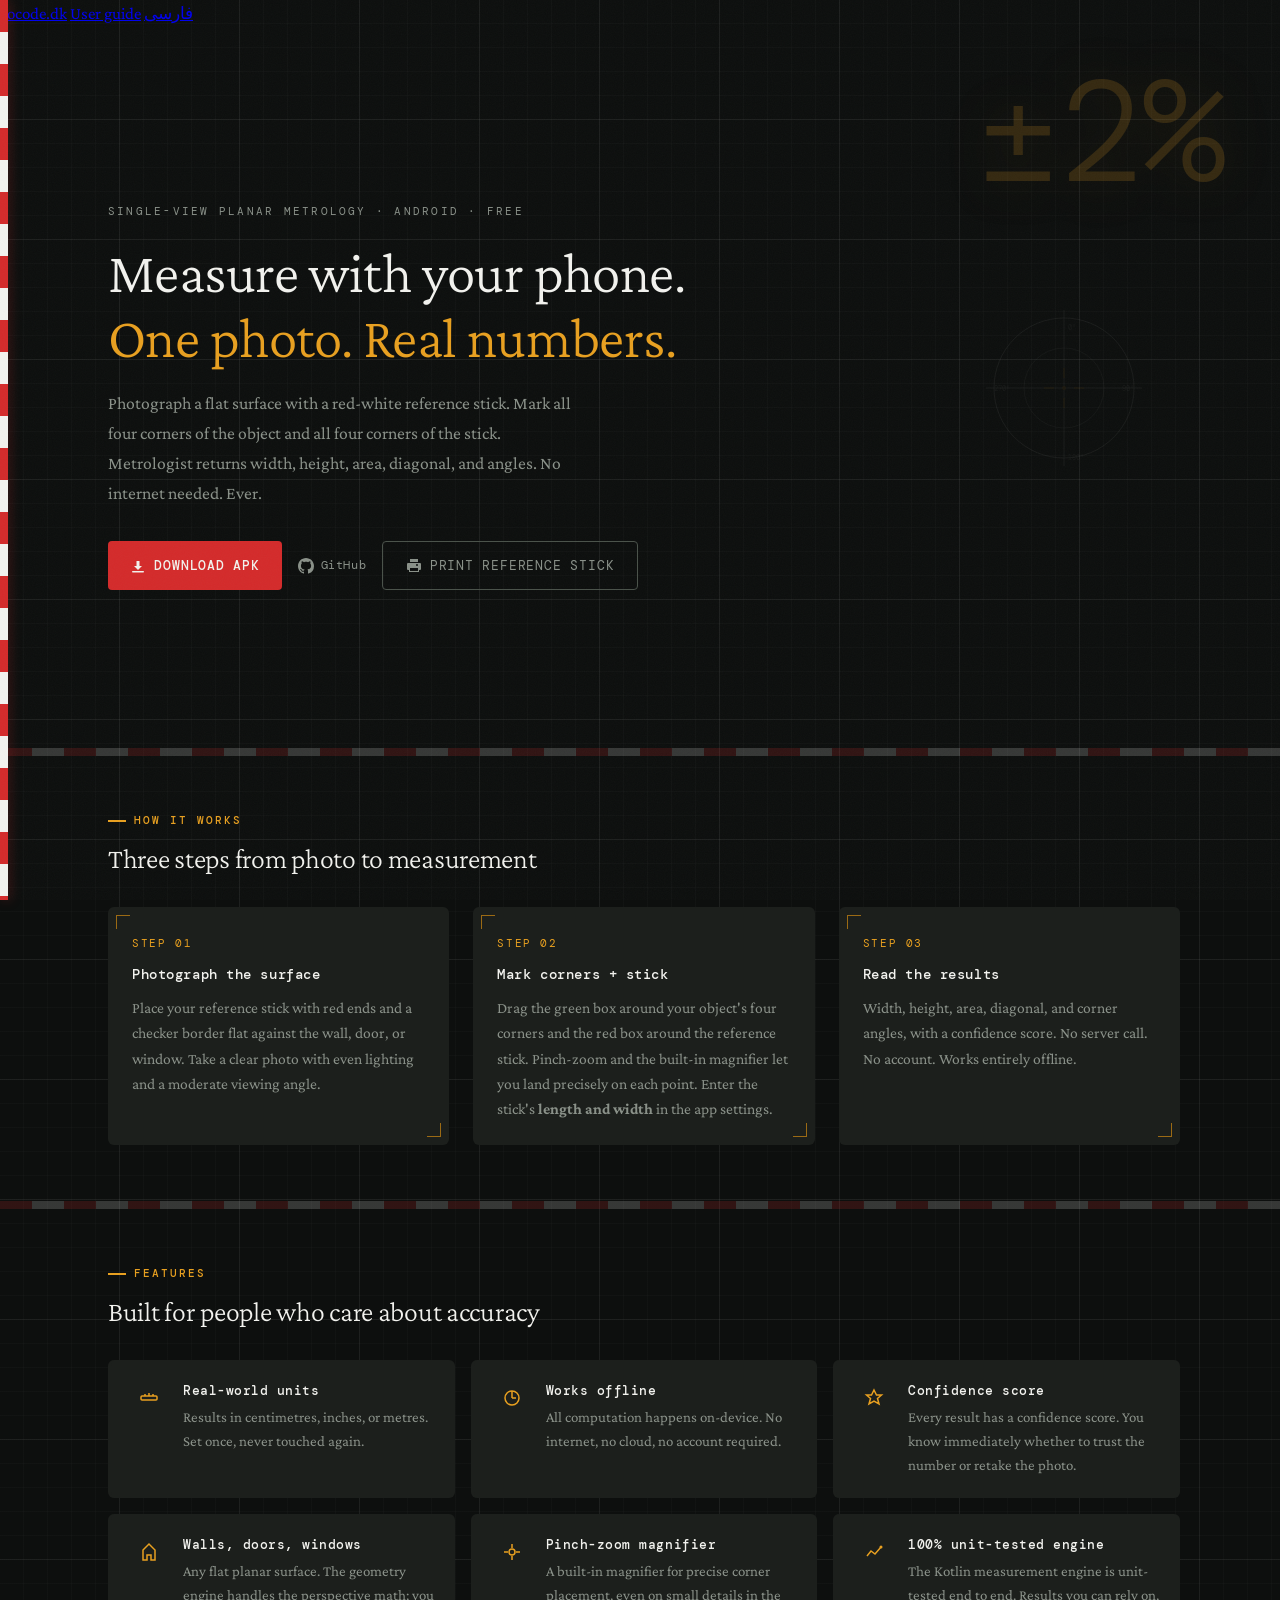
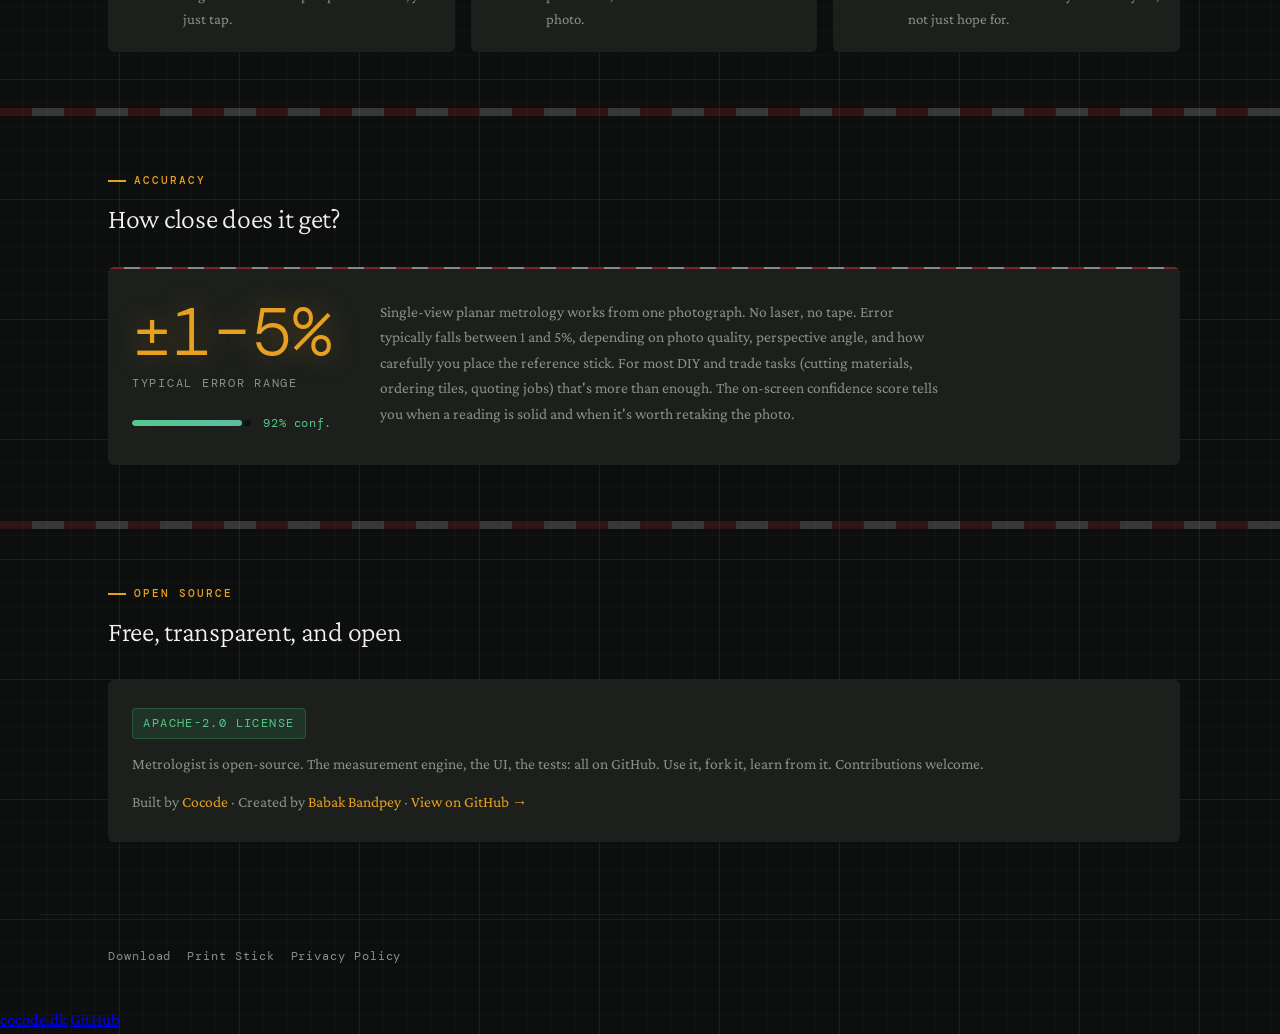
==== commit 5e259759: "feat(site): wear the cocode.dk family frame The head replaces the site-wide top bar (wordmark + User" ====
--- a/website/index.html
+++ b/website/index.html
@@ -14,19 +14,19 @@
   <title>Measure with Your Phone — Metrologist Android App</title>
   <meta name="description" content="Metrologist turns a single phone photo into precise measurements. Mark 4 corners + a reference stick, get width, height, area, diagonal and angles — offline. Free Android app by Cocode.">
   <meta name="robots" content="index, follow">
-  <link rel="canonical" href="https://cocodedk.github.io/Metrologist/">
+  <link rel="canonical" href="https://measure.cocode.dk/">
 
   <!-- hreflang -->
-  <link rel="alternate" hreflang="en" href="https://cocodedk.github.io/Metrologist/">
-  <link rel="alternate" hreflang="fa" href="https://cocodedk.github.io/Metrologist/fa/">
-  <link rel="alternate" hreflang="x-default" href="https://cocodedk.github.io/Metrologist/">
+  <link rel="alternate" hreflang="en" href="https://measure.cocode.dk/">
+  <link rel="alternate" hreflang="fa" href="https://measure.cocode.dk/fa/">
+  <link rel="alternate" hreflang="x-default" href="https://measure.cocode.dk/">
 
   <!-- Open Graph -->
   <meta property="og:type" content="website">
-  <meta property="og:url" content="https://cocodedk.github.io/Metrologist/">
+  <meta property="og:url" content="https://measure.cocode.dk/">
   <meta property="og:title" content="Measure with Your Phone — Metrologist Android App">
   <meta property="og:description" content="Single-view planar metrology from a photo. Mark corners + reference stick → get width, height, area, diagonal, angles. Free, offline, open-source.">
-  <meta property="og:image" content="https://cocodedk.github.io/Metrologist/og.png">
+  <meta property="og:image" content="https://measure.cocode.dk/og.png">
   <meta property="og:image:width" content="1200">
   <meta property="og:image:height" content="630">
   <meta property="og:locale" content="en_US">
@@ -37,7 +37,7 @@
   <meta name="twitter:card" content="summary_large_image">
   <meta name="twitter:title" content="Measure with Your Phone — Metrologist Android App">
   <meta name="twitter:description" content="Single-view planar metrology from a photo. Free, offline Android app.">
-  <meta name="twitter:image" content="https://cocodedk.github.io/Metrologist/og.png">
+  <meta name="twitter:image" content="https://measure.cocode.dk/og.png">
 
   <!-- Favicon -->
   <link rel="icon" type="image/svg+xml" href="favicon.svg">
@@ -45,6 +45,8 @@
   <!-- Styles -->
   <link rel="stylesheet" href="styles.css">
   <link rel="stylesheet" href="guide.css">
+  <link rel="stylesheet" href="https://brand.cocode.dk/v1.css">
+  <script type="module" src="https://brand.cocode.dk/v1.js"></script>
 
   <!-- JSON-LD -->
   <script type="application/ld+json">
@@ -88,27 +90,14 @@
   <!-- Fixed staff rail -->
   <div class="staff-rail" aria-hidden="true"></div>
 
-  <!-- Navigation -->
-  <nav class="site-nav" aria-label="Main navigation">
-    <div class="nav-inner">
-      <a href="./" class="nav-brand" aria-label="Metrologist home">
-        <svg class="nav-brand-icon" viewBox="0 0 32 32" aria-hidden="true" focusable="false">
-          <rect x="11" y="2" width="10" height="7" rx="1" fill="#D42B2B"/>
-          <rect x="11" y="9" width="10" height="7" fill="#F2F2EE"/>
-          <rect x="11" y="16" width="10" height="7" fill="#D42B2B"/>
-          <rect x="11" y="23" width="10" height="7" rx="1" fill="#F2F2EE"/>
-          <line x1="16" y1="12" x2="16" y2="20" stroke="#E8A020" stroke-width="1.2"/>
-          <line x1="12" y1="16" x2="20" y2="16" stroke="#E8A020" stroke-width="1.2"/>
-          <circle cx="16" cy="16" r="1" fill="#E8A020"/>
-        </svg>
-        <span class="nav-brand-name">Metrologist</span>
-      </a>
-      <div class="nav-actions">
-        <a href="user-guide.html" class="lang-switch guide-link">User guide</a>
-        <a href="fa/" class="lang-switch" aria-label="Switch to Persian">فارسی</a>
-      </div>
-    </div>
-  </nav>
+  <!-- The cocode.dk family frame. Without JavaScript its children show instead: a way home
+       and the User guide link (the old top bar's language switch is now built from the
+       hreflang tags in <head>). -->
+  <cocode-head project="Metrologist" accent="#E8A020" on-accent="#0D0F0E" links="User guide:user-guide.html" dark>
+    <a href="https://cocode.dk">cocode.dk</a>
+    <a href="user-guide.html">User guide</a>
+    <a href="fa/" hreflang="fa">فارسی</a>
+  </cocode-head>
 
   <!-- Main content -->
   <main id="main">
@@ -351,22 +340,22 @@
 
   </main>
 
-  <!-- Footer -->
+  <!-- Slim footer: what the old footer carried besides author/copyright/source, which
+       cocode-foot now covers. -->
   <footer class="site-footer page-wrap">
     <div class="footer-inner">
-      <p class="footer-copy">
-        Apache-2.0 | © 2026 <a href="https://cocode.dk" target="_blank" rel="noreferrer">Cocode</a> | Created by <a href="https://linkedin.com/in/babakbandpey" target="_blank" rel="noreferrer">Babak Bandpey</a>
-      </p>
       <div class="footer-links">
-        <a href="user-guide.html">User guide</a>
-        <a href="https://github.com/cocodedk/Metrologist" target="_blank" rel="noreferrer">GitHub</a>
         <a href="https://github.com/cocodedk/Metrologist/releases/latest/download/Metrologist.apk" aria-label="Download Metrologist APK">Download</a>
-        <a href="fa/">فارسی</a>
         <a href="print-stick.html">Print Stick</a>
         <a href="privacy.html">Privacy Policy</a>
       </div>
     </div>
   </footer>
+
+  <cocode-foot repo="cocodedk/Metrologist" dark>
+    <a href="https://cocode.dk">cocode.dk</a>
+    <a href="https://github.com/cocodedk/Metrologist">GitHub</a>
+  </cocode-foot>
 
   <script>
     // Scroll-triggered reveal
--- a/website/styles.css
+++ b/website/styles.css
@@ -83,6 +83,14 @@
   z-index: 9999;
 }
 
+/* The cocode.dk frame lines up with the .page-wrap column; keep the gutters in step.
+   No extra z-index: the staff-rail (z-index 100) already draws over the old nav the
+   same way, and should keep doing that over the frame too. */
+cocode-head, cocode-foot { --cocode-max: 1200px; --cocode-gutter: 16px; }
+@media (min-width: 640px) { cocode-head, cocode-foot { --cocode-gutter: 28px; } }
+@media (min-width: 768px) { cocode-head, cocode-foot { --cocode-gutter: 40px; } }
+@media (min-width: 1024px) { cocode-head, cocode-foot { --cocode-gutter: 60px; } }
+
 /* ── Staff rail (fixed left edge) ── */
 .staff-rail {
   position: fixed;
--- a/website/guide.css
+++ b/website/guide.css
@@ -3,6 +3,8 @@
 .nav-actions { flex-wrap: wrap; margin-inline-start: auto; }
 .guide-link { color: var(--amber); border-color: var(--amber-dim); }
 .guide-wrap { max-width: 1240px; margin-inline: auto; }
+/* Guide pages read from a slightly wider column (1240px) than the marketing .page-wrap (1200px). */
+.guide-page cocode-head, .guide-page cocode-foot { --cocode-max: 1240px; }
 .guide-page { --text-secondary: #b5bcb4; }
 .guide-page a { text-underline-offset: .2em; }
 .guide-content a, .guide-hero p a { color: var(--amber); }
@@ -62,6 +64,7 @@
   .guide-page { color: #111; background: white; font-size: 11pt; }
   .guide-page::after, .guide-page .staff-rail, .guide-page .site-nav,
   .guide-page .guide-toc, .guide-page .guide-actions, .guide-page .site-footer { display: none; }
+  .guide-page cocode-head, .guide-page cocode-foot { display: none; }
   .guide-page .page-wrap { padding: 0; }
   .guide-hero { padding-block: 0 1rem; }
   .guide-layout { display: block; }
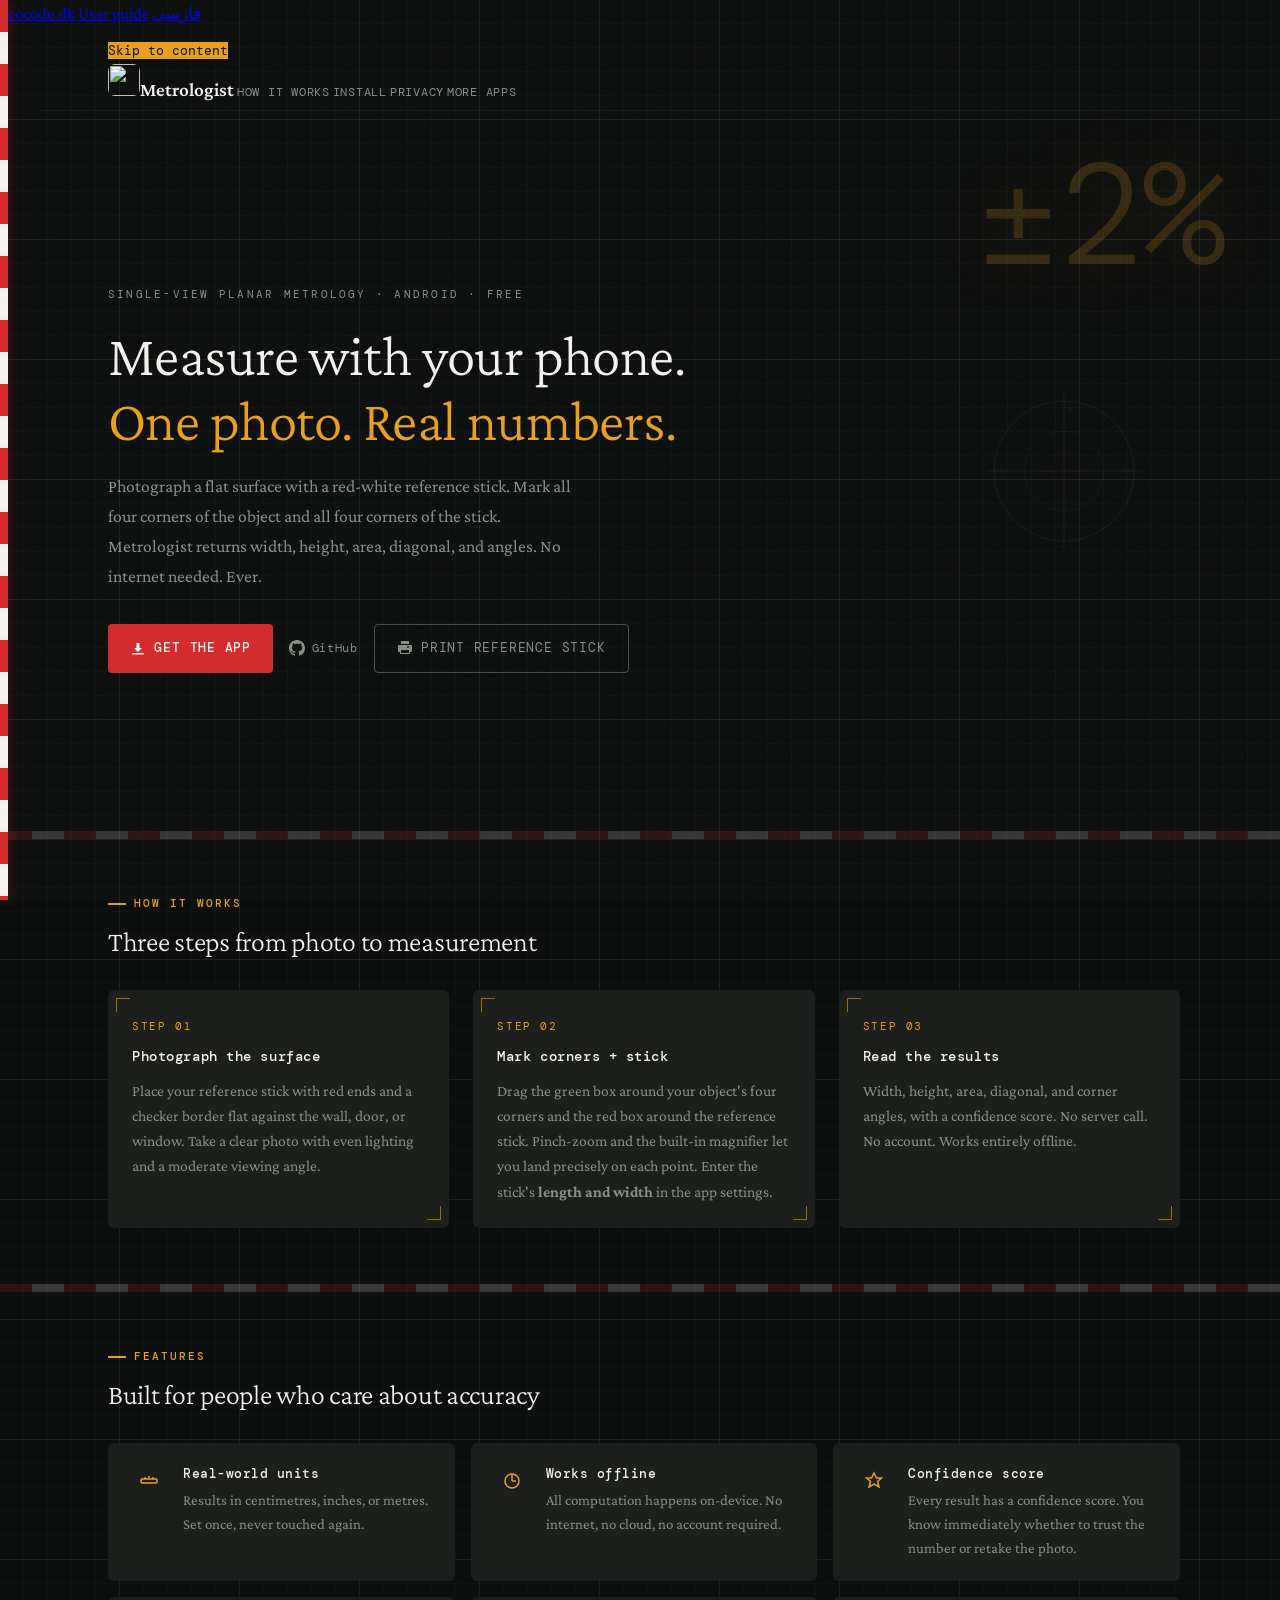
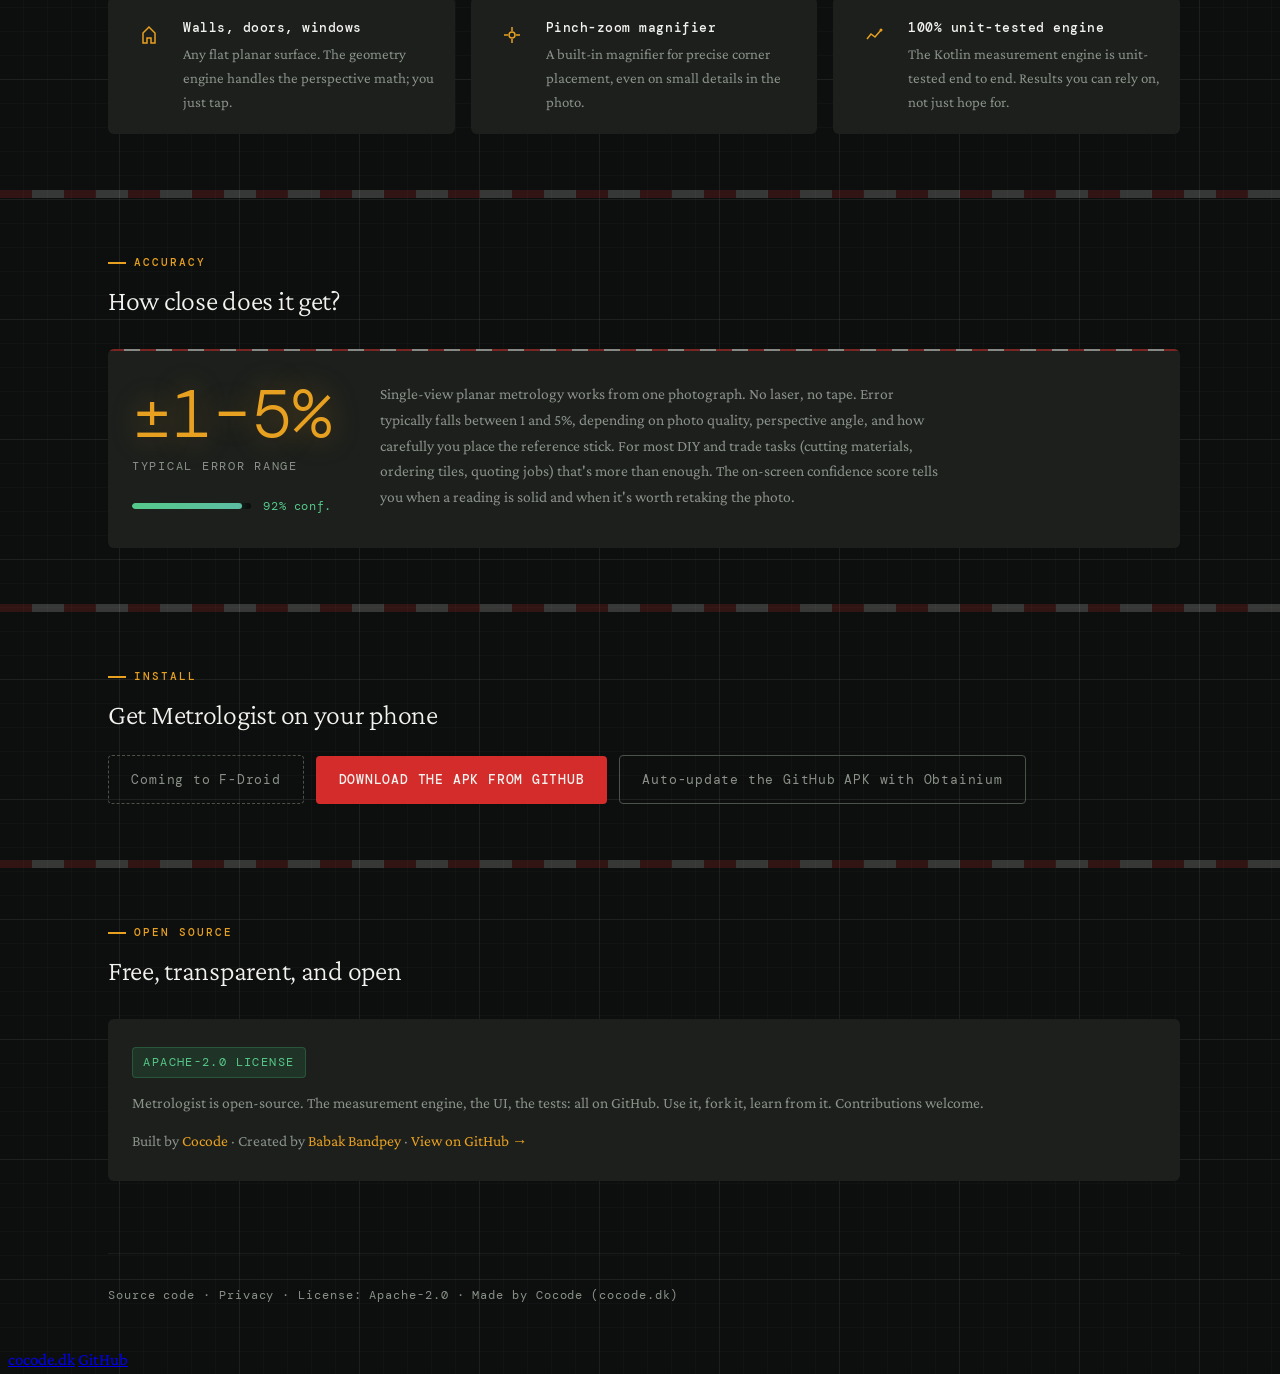
==== commit 8cb77247: "chore: the cocode-apps publishing standard on the site, README and store listing Site (website/): - " ====
--- a/website/index.html
+++ b/website/index.html
@@ -45,6 +45,7 @@
   <!-- Styles -->
   <link rel="stylesheet" href="styles.css">
   <link rel="stylesheet" href="guide.css">
+  <link rel="stylesheet" href="cocode-apps.css">
   <link rel="stylesheet" href="https://brand.cocode.dk/v1.css">
   <script type="module" src="https://brand.cocode.dk/v1.js"></script>
 
@@ -85,8 +86,6 @@
   </script>
 </head>
 <body>
-  <a class="skip-link" href="#main">Skip to content</a>
-
   <!-- Fixed staff rail -->
   <div class="staff-rail" aria-hidden="true"></div>
 
@@ -98,6 +97,21 @@
     <a href="user-guide.html">User guide</a>
     <a href="fa/" hreflang="fa">فارسی</a>
   </cocode-head>
+
+  <!-- The shared cocode-apps navigation (written by tools.render; do not edit between the markers). -->
+  <header class="site-menu page-wrap">
+    <!-- cocode-apps:nav:start -->
+<link rel="stylesheet" href="/css/cocode-nav.css">
+<a class="skip" href="#main">Skip to content</a>
+<nav class="cocode-nav" aria-label="Metrologist">
+  <a class="brand" href="/" data-nav="home" aria-current="page"><img src="/img/icon.png" alt="" width="32" height="32">Metrologist</a>
+  <a href="/#how" data-nav="how">How it works</a>
+  <a href="/#install" data-nav="install">Install</a>
+  <a href="/privacy/" data-nav="privacy">Privacy</a>
+  <a href="https://cocode.dk/" data-nav="more">More apps</a>
+</nav>
+<!-- cocode-apps:nav:end -->
+  </header>
 
   <!-- Main content -->
   <main id="main">
@@ -133,14 +147,14 @@
           Photograph a flat surface with a red-white reference stick. Mark all four corners of the object and all four corners of the stick. Metrologist returns width, height, area, diagonal, and angles. No internet needed. Ever.
         </p>
         <div class="hero-actions">
-          <a href="https://github.com/cocodedk/Metrologist/releases/latest/download/Metrologist.apk"
+          <a href="#install"
              class="btn-primary"
-             aria-label="Download Metrologist APK">
+             aria-label="Get the Metrologist app">
             <svg width="16" height="16" viewBox="0 0 16 16" fill="currentColor" aria-hidden="true">
               <path d="M8 12l-4-4h2.5V3h3v5H12L8 12z"/>
               <rect x="2" y="13" width="12" height="1.5" rx="0.75"/>
             </svg>
-            Download APK
+            Get the app
           </a>
           <a href="https://github.com/cocodedk/Metrologist"
              class="btn-tertiary"
@@ -167,7 +181,7 @@
     <div class="staff-divider" aria-hidden="true"></div>
 
     <!-- How it works -->
-    <section aria-labelledby="how-heading">
+    <section id="how" aria-labelledby="how-heading">
       <div class="page-wrap">
         <p class="section-label">How it works</p>
         <h2 id="how-heading">Three steps from photo to measurement</h2>
@@ -312,6 +326,26 @@
               Single-view planar metrology works from one photograph. No laser, no tape. Error typically falls between 1 and 5%, depending on photo quality, perspective angle, and how carefully you place the reference stick. For most DIY and trade tasks (cutting materials, ordering tiles, quoting jobs) that's more than enough. The on-screen confidence score tells you when a reading is solid and when it's worth retaking the photo.
             </p>
           </div>
+        </div>
+      </div>
+    </section>
+
+    <div class="staff-divider" aria-hidden="true"></div>
+
+    <!-- Install -->
+    <section id="install" aria-labelledby="install-heading">
+      <div class="page-wrap">
+        <p class="section-label">Install</p>
+        <h2 id="install-heading">Get Metrologist on your phone</h2>
+
+        <div class="install-wrap reveal">
+          <!-- cocode-apps:install:start -->
+<ul class="install" role="list">
+  <li><p class="fdroid-soon">Coming to F-Droid</p></li>
+  <li><a href="https://github.com/cocodedk/Metrologist/releases/latest/download/Metrologist.apk">Download the APK from GitHub</a></li>
+  <li><a href="https://apps.obtainium.imranr.dev/redirect?r=obtainium://add/https://github.com/cocodedk/Metrologist">Auto-update the GitHub APK with Obtainium</a></li>
+</ul>
+<!-- cocode-apps:install:end -->
         </div>
       </div>
     </section>
@@ -340,17 +374,20 @@
 
   </main>
 
-  <!-- Slim footer: what the old footer carried besides author/copyright/source, which
-       cocode-foot now covers. -->
-  <footer class="site-footer page-wrap">
-    <div class="footer-inner">
-      <div class="footer-links">
-        <a href="https://github.com/cocodedk/Metrologist/releases/latest/download/Metrologist.apk" aria-label="Download Metrologist APK">Download</a>
-        <a href="print-stick.html">Print Stick</a>
-        <a href="privacy.html">Privacy Policy</a>
-      </div>
+  <!-- The shared cocode-apps footer (written by tools.render). It replaces the old slim footer; the
+       cocode-foot below still carries author, copyright and source. -->
+  <div class="page-wrap">
+    <div class="site-footer footer-inner">
+      <!-- cocode-apps:footer:start -->
+<footer class="cocode-footer">
+  <a href="https://github.com/cocodedk/Metrologist">Source code</a> ·
+  <a href="/privacy/">Privacy</a> ·
+  License: Apache-2.0 ·
+  <a href="https://cocode.dk/">Made by Cocode (cocode.dk)</a>
+</footer>
+<!-- cocode-apps:footer:end -->
     </div>
-  </footer>
+  </div>
 
   <cocode-foot repo="cocodedk/Metrologist" dark>
     <a href="https://cocode.dk">cocode.dk</a>
--- a/website/styles.css
+++ b/website/styles.css
@@ -84,9 +84,17 @@
 }
 
 /* The cocode.dk frame lines up with the .page-wrap column; keep the gutters in step.
+   .page-wrap reserves --rail-width for the staff rail on one side only (the side dir
+   flips it to), so the frame's own host element reserves the same space the same way --
+   a plain --cocode-gutter is symmetric and can't do that alone. --cocode-max drops by
+   --rail-width to keep the bar's total footprint matching .page-wrap's.
    No extra z-index: the staff-rail (z-index 100) already draws over the old nav the
    same way, and should keep doing that over the frame too. */
-cocode-head, cocode-foot { --cocode-max: 1200px; --cocode-gutter: 16px; }
+cocode-head, cocode-foot {
+  --cocode-max: calc(1200px - var(--rail-width));
+  --cocode-gutter: 16px;
+  padding-inline-start: var(--rail-width);
+}
 @media (min-width: 640px) { cocode-head, cocode-foot { --cocode-gutter: 28px; } }
 @media (min-width: 768px) { cocode-head, cocode-foot { --cocode-gutter: 40px; } }
 @media (min-width: 1024px) { cocode-head, cocode-foot { --cocode-gutter: 60px; } }
--- a/website/guide.css
+++ b/website/guide.css
@@ -4,7 +4,7 @@
 .guide-link { color: var(--amber); border-color: var(--amber-dim); }
 .guide-wrap { max-width: 1240px; margin-inline: auto; }
 /* Guide pages read from a slightly wider column (1240px) than the marketing .page-wrap (1200px). */
-.guide-page cocode-head, .guide-page cocode-foot { --cocode-max: 1240px; }
+.guide-page cocode-head, .guide-page cocode-foot { --cocode-max: calc(1240px - var(--rail-width)); }
 .guide-page { --text-secondary: #b5bcb4; }
 .guide-page a { text-underline-offset: .2em; }
 .guide-content a, .guide-hero p a { color: var(--amber); }
@@ -64,7 +64,10 @@
   .guide-page { color: #111; background: white; font-size: 11pt; }
   .guide-page::after, .guide-page .staff-rail, .guide-page .site-nav,
   .guide-page .guide-toc, .guide-page .guide-actions, .guide-page .site-footer { display: none; }
-  .guide-page cocode-head, .guide-page cocode-foot { display: none; }
+  /* !important: the frame's own host class carries ID-level specificity
+     (StyleX's `:not(#\#)` trick), which otherwise beats this rule regardless
+     of source order. */
+  .guide-page cocode-head, .guide-page cocode-foot { display: none !important; }
   .guide-page .page-wrap { padding: 0; }
   .guide-hero { padding-block: 0 1rem; }
   .guide-layout { display: block; }
--- a/website/cocode-apps.css
+++ b/website/cocode-apps.css
@@ -0,0 +1,168 @@
+/* The shared cocode-apps navigation, install block and footer, in Metrologist's own look.
+   Used by index.html and privacy/index.html. The structure comes from css/cocode-nav.css. */
+
+/* ── Navigation ── */
+.site-menu {
+  position: relative;
+  z-index: 1;
+  padding-top: 0.5rem;
+  padding-bottom: 0.25rem;
+  border-bottom: 1px solid var(--grid-line);
+}
+
+/* On the privacy page: the same column as .container (760px, 6px reserved for the rail). */
+.site-menu-narrow {
+  width: min(760px, 92vw);
+  margin: 0 auto;
+  padding-left: 6px;
+}
+
+.cocode-nav {
+  gap: 0 1.25rem;
+}
+
+.cocode-nav a {
+  font-family: 'DM Mono', 'Courier New', monospace;
+  font-size: 0.76rem;
+  letter-spacing: 0.06em;
+  text-transform: uppercase;
+  text-decoration: none;
+  color: var(--text-secondary);
+  transition: color 0.22s ease;
+}
+
+.cocode-nav a:hover {
+  color: var(--amber);
+}
+
+.cocode-nav a[aria-current="page"]:not(.brand) {
+  color: var(--text-primary);
+}
+
+.cocode-nav .brand {
+  gap: 0.6rem;
+  justify-content: flex-start;
+  font-family: 'Crimson Pro', Georgia, serif;
+  font-size: 1.2rem;
+  font-weight: 600;
+  letter-spacing: 0;
+  text-transform: none;
+  color: var(--text-primary);
+}
+
+.cocode-nav .brand img {
+  flex: none;
+  border-radius: 7px;
+}
+
+.cocode-nav a:focus-visible,
+.cocode-footer a:focus-visible,
+.install a:focus-visible {
+  outline: 2px solid var(--amber);
+  outline-offset: 3px;
+  border-radius: 2px;
+}
+
+.skip {
+  background: var(--amber);
+  color: var(--bg-deep);
+  font-family: 'DM Mono', monospace;
+  font-size: 0.8rem;
+  text-decoration: none;
+}
+
+main:focus {
+  outline: 0;
+}
+
+/* ── Install block ── */
+.install-wrap {
+  margin-top: 1.5rem;
+}
+
+.install {
+  list-style: none;
+  padding: 0;
+  margin: 0;
+  display: flex;
+  flex-wrap: wrap;
+  align-items: center;
+  gap: 0.75rem;
+}
+
+.install li {
+  margin: 0;
+}
+
+.install a,
+.install .fdroid-soon {
+  display: inline-flex;
+  align-items: center;
+  min-height: 48px;
+  margin: 0;
+  padding: 0.8rem 1.4rem;
+  border-radius: var(--radius-sm);
+  font-family: 'DM Mono', 'Courier New', monospace;
+  font-size: 0.82rem;
+  letter-spacing: 0.06em;
+  text-decoration: none;
+}
+
+.install .fdroid {
+  padding: 0;
+}
+
+/* F-Droid first (a dashed "coming" tag until the app is live), the APK is the main button, then Obtainium. */
+.install .fdroid-soon {
+  border: 1px dashed var(--text-dim);
+  color: var(--text-secondary);
+}
+
+.install li:nth-child(2) a {
+  background: var(--staff-red);
+  color: var(--staff-white);
+  font-weight: 500;
+  text-transform: uppercase;
+  transition: background 0.22s ease, box-shadow 0.22s ease;
+}
+
+.install li:nth-child(2) a:hover {
+  background: #e8322e;
+  box-shadow: 0 0 24px rgba(212, 43, 43, 0.45);
+}
+
+.install li:nth-child(n+3) a {
+  border: 1px solid var(--text-dim);
+  color: var(--text-secondary);
+  transition: color 0.22s ease, border-color 0.22s ease;
+}
+
+.install li:nth-child(n+3) a:hover {
+  color: var(--text-primary);
+  border-color: var(--text-secondary);
+}
+
+/* ── Footer ── */
+.site-footer-narrow {
+  width: min(760px, 92vw);
+  margin: 0 auto;
+  padding: 1.25rem 0 2rem 6px;
+}
+
+.cocode-footer {
+  font-family: 'DM Mono', 'Courier New', monospace;
+  font-size: 0.72rem;
+  letter-spacing: 0.08em;
+  color: var(--text-secondary);
+  line-height: 1.7;
+}
+
+.cocode-footer a {
+  color: var(--text-secondary);
+  text-decoration: none;
+  transition: color 0.22s ease;
+}
+
+.cocode-footer a:hover {
+  color: var(--amber);
+}
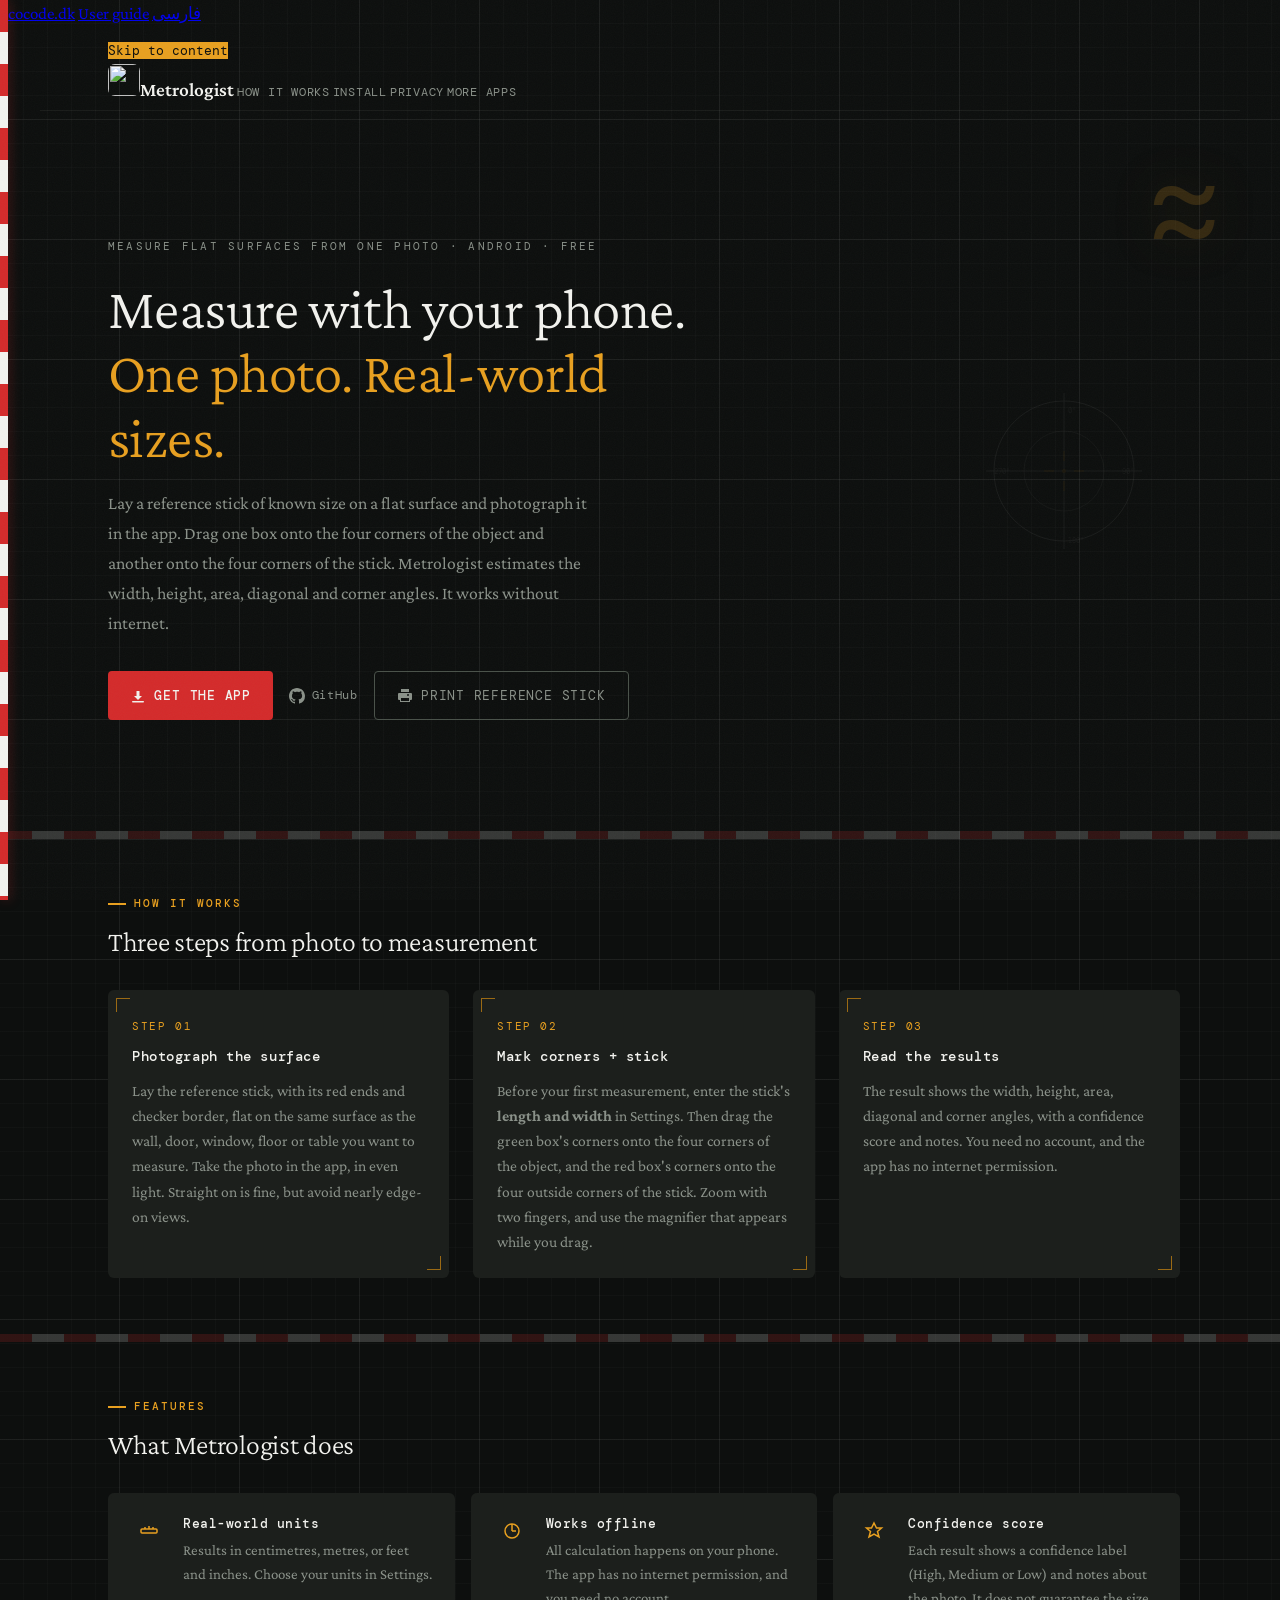
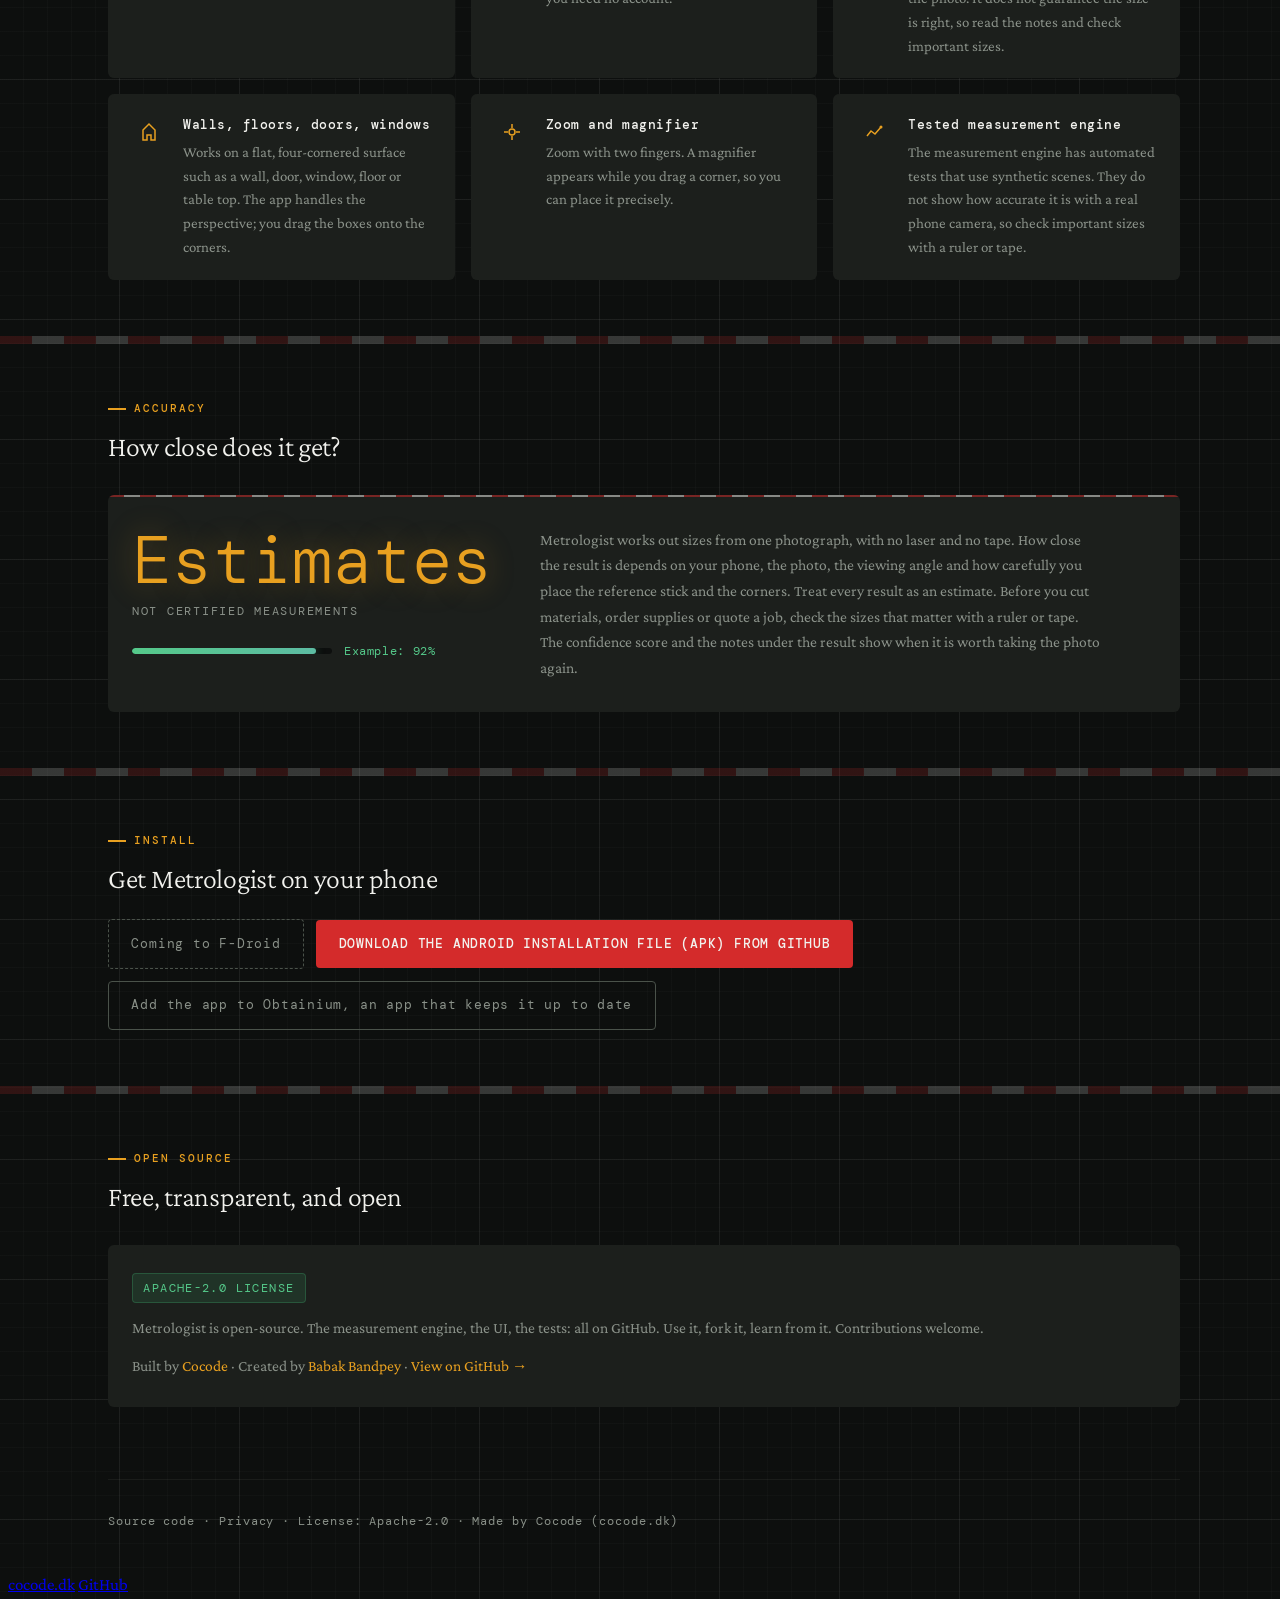
==== commit 403b7b13: "fix: correct the customer-facing texts the text audit found Fixes the README, CONTRIBUTING, SECURITY" ====
--- a/website/index.html
+++ b/website/index.html
@@ -12,12 +12,13 @@
 
   <!-- Primary SEO -->
   <title>Measure with Your Phone — Metrologist Android App</title>
-  <meta name="description" content="Metrologist turns a single phone photo into precise measurements. Mark 4 corners + a reference stick, get width, height, area, diagonal and angles — offline. Free Android app by Cocode.">
+  <meta name="description" content="Metrologist estimates the width, height, area, diagonal and corner angles of a flat surface from one photo and a reference stick of known size. Free Android app by Cocode. Works offline.">
   <meta name="robots" content="index, follow">
   <link rel="canonical" href="https://measure.cocode.dk/">
 
   <!-- hreflang -->
   <link rel="alternate" hreflang="en" href="https://measure.cocode.dk/">
+  <link rel="alternate" hreflang="da" href="https://measure.cocode.dk/da/">
   <link rel="alternate" hreflang="fa" href="https://measure.cocode.dk/fa/">
   <link rel="alternate" hreflang="x-default" href="https://measure.cocode.dk/">
 
@@ -25,18 +26,19 @@
   <meta property="og:type" content="website">
   <meta property="og:url" content="https://measure.cocode.dk/">
   <meta property="og:title" content="Measure with Your Phone — Metrologist Android App">
-  <meta property="og:description" content="Single-view planar metrology from a photo. Mark corners + reference stick → get width, height, area, diagonal, angles. Free, offline, open-source.">
+  <meta property="og:description" content="Measure flat surfaces from one photo. Mark the corners of the surface and of a reference stick, then read the width, height, area, diagonal and corner angles. Free, offline, open source.">
   <meta property="og:image" content="https://measure.cocode.dk/og.png">
   <meta property="og:image:width" content="1200">
   <meta property="og:image:height" content="630">
   <meta property="og:locale" content="en_US">
+  <meta property="og:locale:alternate" content="da_DK">
   <meta property="og:locale:alternate" content="fa_IR">
   <meta property="og:site_name" content="Metrologist">
 
   <!-- Twitter Card -->
   <meta name="twitter:card" content="summary_large_image">
   <meta name="twitter:title" content="Measure with Your Phone — Metrologist Android App">
-  <meta name="twitter:description" content="Single-view planar metrology from a photo. Free, offline Android app.">
+  <meta name="twitter:description" content="Measure flat surfaces from one photo. Free, offline Android app.">
   <meta name="twitter:image" content="https://measure.cocode.dk/og.png">
 
   <!-- Favicon -->
@@ -55,10 +57,10 @@
     "@context": "https://schema.org",
     "@type": "MobileApplication",
     "name": "Metrologist",
-    "description": "Measure real-world flat surfaces from a single phone photo using a reference stick. Get width, height, area, diagonal, and angles with a confidence score. Works offline.",
+    "description": "Estimate the width, height, area, diagonal and corner angles of a flat surface from one phone photo and a reference stick, with a confidence score. Works offline.",
     "operatingSystem": "Android",
     "applicationCategory": "UtilitiesApplication",
-    "inLanguage": "en",
+    "inLanguage": ["en", "da"],
     "offers": {
       "@type": "Offer",
       "price": "0",
@@ -114,11 +116,11 @@
   </header>
 
   <!-- Main content -->
-  <main id="main">
+  <main id="main" tabindex="-1">
 
     <!-- Hero -->
     <section class="hero page-wrap" aria-labelledby="hero-heading">
-      <div class="hero-readout mono" aria-hidden="true">±2%</div>
+      <div class="hero-readout mono" aria-hidden="true">≈</div>
 
       <!-- Crosshair SVG decoration -->
       <svg class="hero-crosshair" viewBox="0 0 160 160" aria-hidden="true" focusable="false">
@@ -138,13 +140,13 @@
       </svg>
 
       <div class="hero-content">
-        <p class="hero-eyebrow">Single-view planar metrology · Android · Free</p>
+        <p class="hero-eyebrow">Measure flat surfaces from one photo · Android · Free</p>
         <h1 id="hero-heading">
           Measure with your phone.<br>
-          <em>One photo. Real numbers.</em>
+          <em>One photo. Real-world sizes.</em>
         </h1>
         <p class="hero-desc">
-          Photograph a flat surface with a red-white reference stick. Mark all four corners of the object and all four corners of the stick. Metrologist returns width, height, area, diagonal, and angles. No internet needed. Ever.
+          Lay a reference stick of known size on a flat surface and photograph it in the app. Drag one box onto the four corners of the object and another onto the four corners of the stick. Metrologist estimates the width, height, area, diagonal and corner angles. It works without internet.
         </p>
         <div class="hero-actions">
           <a href="#install"
@@ -190,19 +192,19 @@
           <article class="step-card reveal">
             <span class="step-num mono">STEP 01</span>
             <h3>Photograph the surface</h3>
-            <p>Place your reference stick with red ends and a checker border flat against the wall, door, or window. Take a clear photo with even lighting and a moderate viewing angle.</p>
+            <p>Lay the reference stick, with its red ends and checker border, flat on the same surface as the wall, door, window, floor or table you want to measure. Take the photo in the app, in even light. Straight on is fine, but avoid nearly edge-on views.</p>
           </article>
 
           <article class="step-card reveal" style="transition-delay:0.08s">
             <span class="step-num mono">STEP 02</span>
             <h3>Mark corners + stick</h3>
-            <p>Drag the green box around your object's four corners and the red box around the reference stick. Pinch-zoom and the built-in magnifier let you land precisely on each point. Enter the stick's <strong>length and width</strong> in the app settings.</p>
+            <p>Before your first measurement, enter the stick's <strong>length and width</strong> in Settings. Then drag the green box's corners onto the four corners of the object, and the red box's corners onto the four outside corners of the stick. Zoom with two fingers, and use the magnifier that appears while you drag.</p>
           </article>
 
           <article class="step-card reveal" style="transition-delay:0.16s">
             <span class="step-num mono">STEP 03</span>
             <h3>Read the results</h3>
-            <p>Width, height, area, diagonal, and corner angles, with a confidence score. No server call. No account. Works entirely offline.</p>
+            <p>The result shows the width, height, area, diagonal and corner angles, with a confidence score and notes. You need no account, and the app has no internet permission.</p>
           </article>
         </div>
       </div>
@@ -214,7 +216,7 @@
     <section aria-labelledby="features-heading">
       <div class="page-wrap">
         <p class="section-label">Features</p>
-        <h2 id="features-heading">Built for people who care about accuracy</h2>
+        <h2 id="features-heading">What Metrologist does</h2>
 
         <div class="features-grid">
           <div class="feature-item reveal">
@@ -228,7 +230,7 @@
             </div>
             <div class="feature-text">
               <h3>Real-world units</h3>
-              <p>Results in centimetres, inches, or metres. Set once, never touched again.</p>
+              <p>Results in centimetres, metres, or feet and inches. Choose your units in Settings.</p>
             </div>
           </div>
 
@@ -242,7 +244,7 @@
             </div>
             <div class="feature-text">
               <h3>Works offline</h3>
-              <p>All computation happens on-device. No internet, no cloud, no account required.</p>
+              <p>All calculation happens on your phone. The app has no internet permission, and you need no account.</p>
             </div>
           </div>
 
@@ -254,7 +256,7 @@
             </div>
             <div class="feature-text">
               <h3>Confidence score</h3>
-              <p>Every result has a confidence score. You know immediately whether to trust the number or retake the photo.</p>
+              <p>Each result shows a confidence label (High, Medium or Low) and notes about the photo. It does not guarantee the size is right, so read the notes and check important sizes.</p>
             </div>
           </div>
 
@@ -265,8 +267,8 @@
               </svg>
             </div>
             <div class="feature-text">
-              <h3>Walls, doors, windows</h3>
-              <p>Any flat planar surface. The geometry engine handles the perspective math; you just tap.</p>
+              <h3>Walls, floors, doors, windows</h3>
+              <p>Works on a flat, four-cornered surface such as a wall, door, window, floor or table top. The app handles the perspective; you drag the boxes onto the corners.</p>
             </div>
           </div>
 
@@ -281,8 +283,8 @@
               </svg>
             </div>
             <div class="feature-text">
-              <h3>Pinch-zoom magnifier</h3>
-              <p>A built-in magnifier for precise corner placement, even on small details in the photo.</p>
+              <h3>Zoom and magnifier</h3>
+              <p>Zoom with two fingers. A magnifier appears while you drag a corner, so you can place it precisely.</p>
             </div>
           </div>
 
@@ -294,8 +296,8 @@
               </svg>
             </div>
             <div class="feature-text">
-              <h3>100% unit-tested engine</h3>
-              <p>The Kotlin measurement engine is unit-tested end to end. Results you can rely on, not just hope for.</p>
+              <h3>Tested measurement engine</h3>
+              <p>The measurement engine has automated tests that use synthetic scenes. They do not show how accurate it is with a real phone camera, so check important sizes with a ruler or tape.</p>
             </div>
           </div>
         </div>
@@ -312,18 +314,18 @@
 
         <div class="accuracy-block reveal">
           <div class="accuracy-left">
-            <div class="accuracy-readout">±1–5%</div>
-            <div class="accuracy-label mono">Typical error range</div>
+            <div class="accuracy-readout">Estimates</div>
+            <div class="accuracy-label mono">Not certified measurements</div>
             <div class="confidence-row">
               <div class="confidence-bar-wrap" role="meter" aria-valuenow="92" aria-valuemin="0" aria-valuemax="100" aria-label="Example confidence score">
                 <div class="confidence-bar"></div>
               </div>
-              <span class="confidence-value mono">92% conf.</span>
+              <span class="confidence-value mono">Example: 92%</span>
             </div>
           </div>
           <div class="accuracy-right">
             <p>
-              Single-view planar metrology works from one photograph. No laser, no tape. Error typically falls between 1 and 5%, depending on photo quality, perspective angle, and how carefully you place the reference stick. For most DIY and trade tasks (cutting materials, ordering tiles, quoting jobs) that's more than enough. The on-screen confidence score tells you when a reading is solid and when it's worth retaking the photo.
+              Metrologist works out sizes from one photograph, with no laser and no tape. How close the result is depends on your phone, the photo, the viewing angle and how carefully you place the reference stick and the corners. Treat every result as an estimate. Before you cut materials, order supplies or quote a job, check the sizes that matter with a ruler or tape. The confidence score and the notes under the result show when it is worth taking the photo again.
             </p>
           </div>
         </div>
@@ -342,8 +344,8 @@
           <!-- cocode-apps:install:start -->
 <ul class="install" role="list">
   <li><p class="fdroid-soon">Coming to F-Droid</p></li>
-  <li><a href="https://github.com/cocodedk/Metrologist/releases/latest/download/Metrologist.apk">Download the APK from GitHub</a></li>
-  <li><a href="https://apps.obtainium.imranr.dev/redirect?r=obtainium://add/https://github.com/cocodedk/Metrologist">Auto-update the GitHub APK with Obtainium</a></li>
+  <li><a href="https://github.com/cocodedk/Metrologist/releases/latest/download/Metrologist.apk">Download the Android installation file (APK) from GitHub</a></li>
+  <li><a href="https://apps.obtainium.imranr.dev/redirect?r=obtainium://add/https://github.com/cocodedk/Metrologist">Add the app to Obtainium, an app that keeps it up to date</a></li>
 </ul>
 <!-- cocode-apps:install:end -->
         </div>
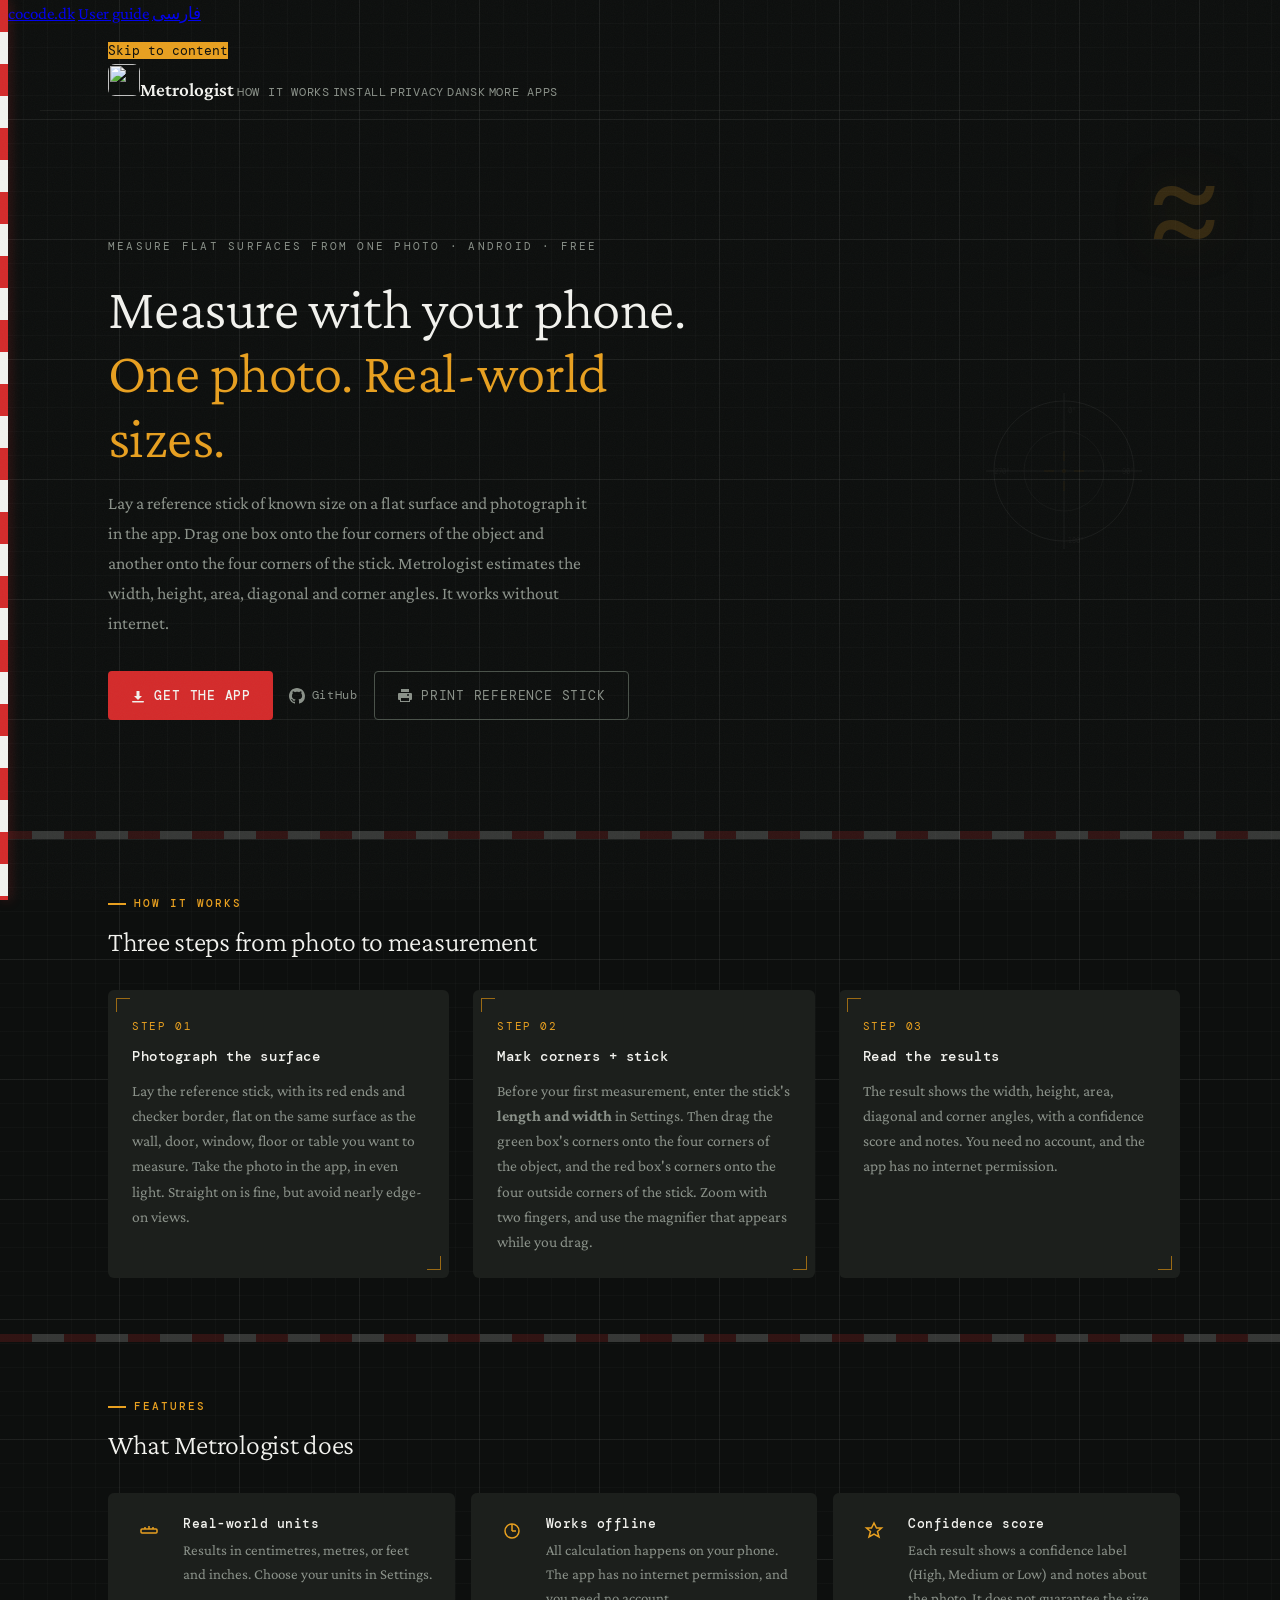
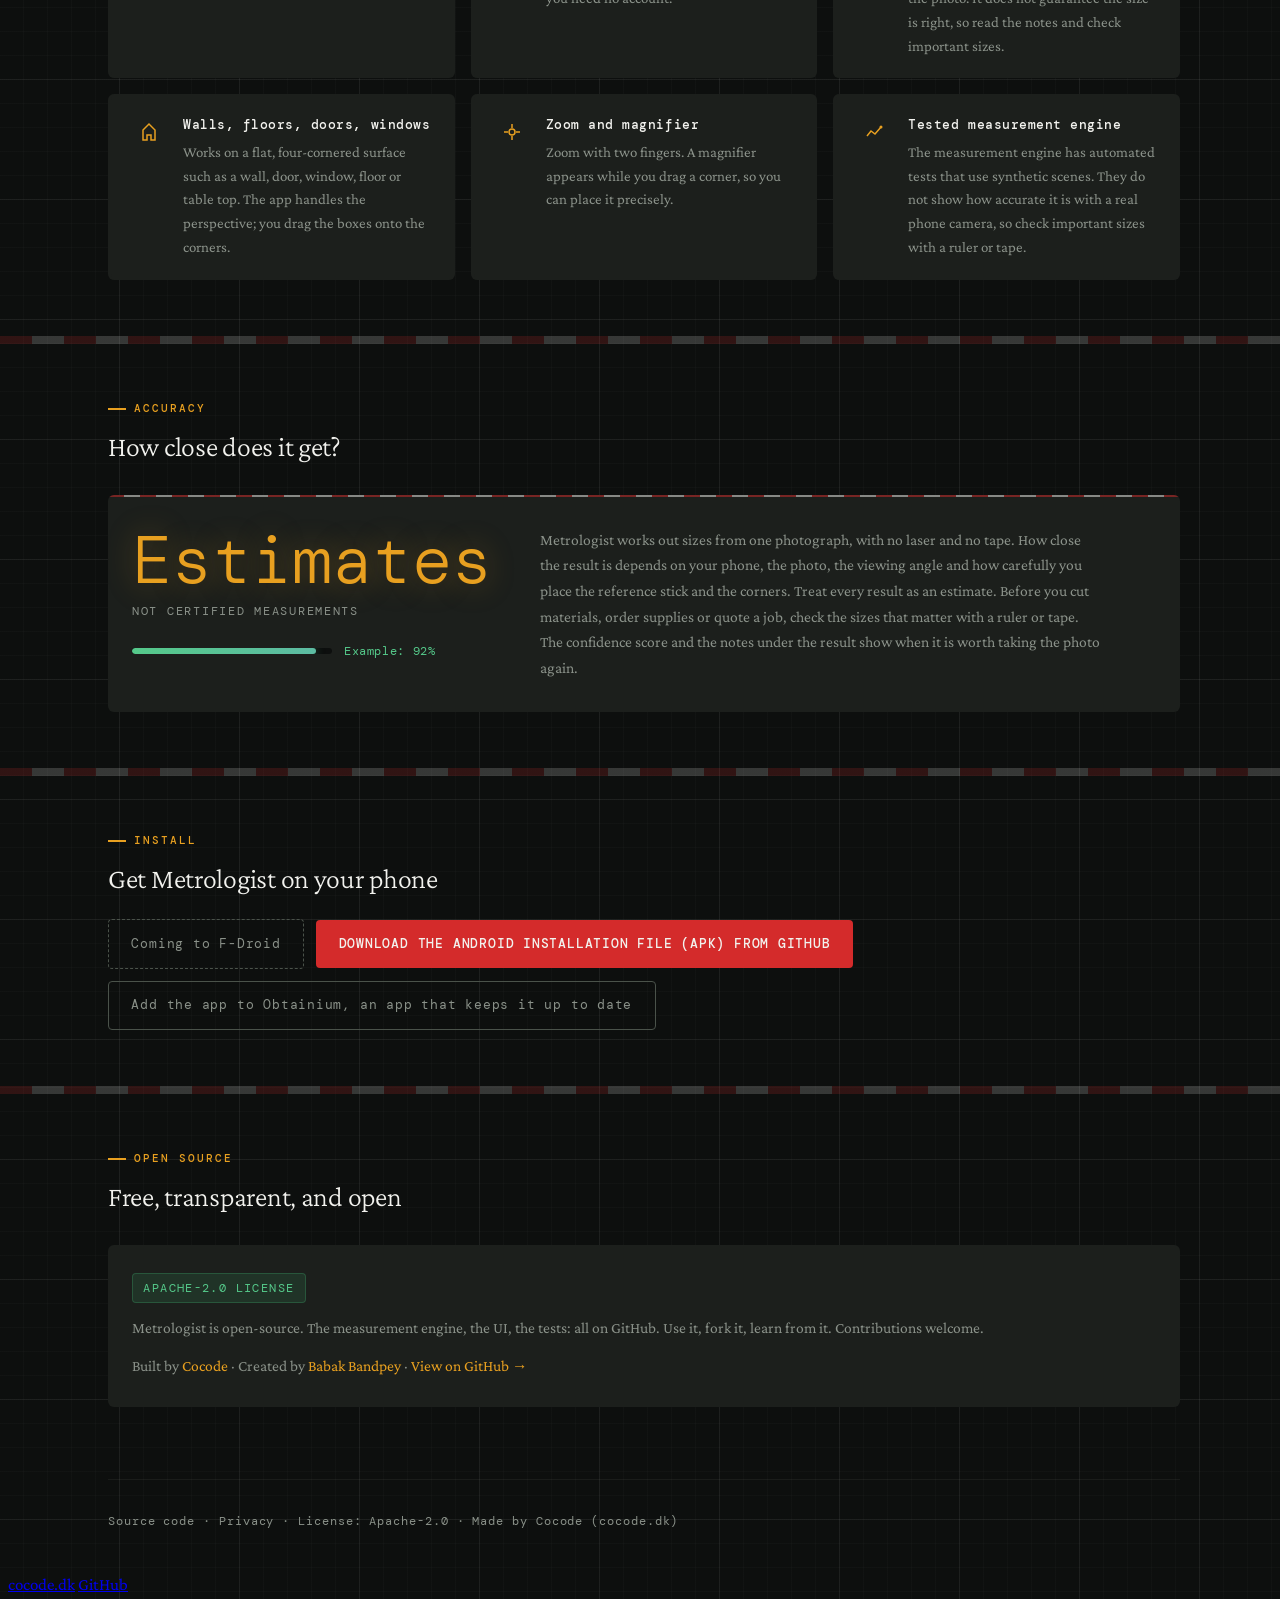
==== commit d76f0f31: "feat: the navigation links the English and Danish pages to each other Rendered with cocode-apps (app" ====
--- a/website/index.html
+++ b/website/index.html
@@ -110,6 +110,7 @@
   <a href="/#how" data-nav="how">How it works</a>
   <a href="/#install" data-nav="install">Install</a>
   <a href="/privacy/" data-nav="privacy">Privacy</a>
+  <a href="/da/" hreflang="da" lang="da" data-nav="lang">Dansk</a>
   <a href="https://cocode.dk/" data-nav="more">More apps</a>
 </nav>
 <!-- cocode-apps:nav:end -->
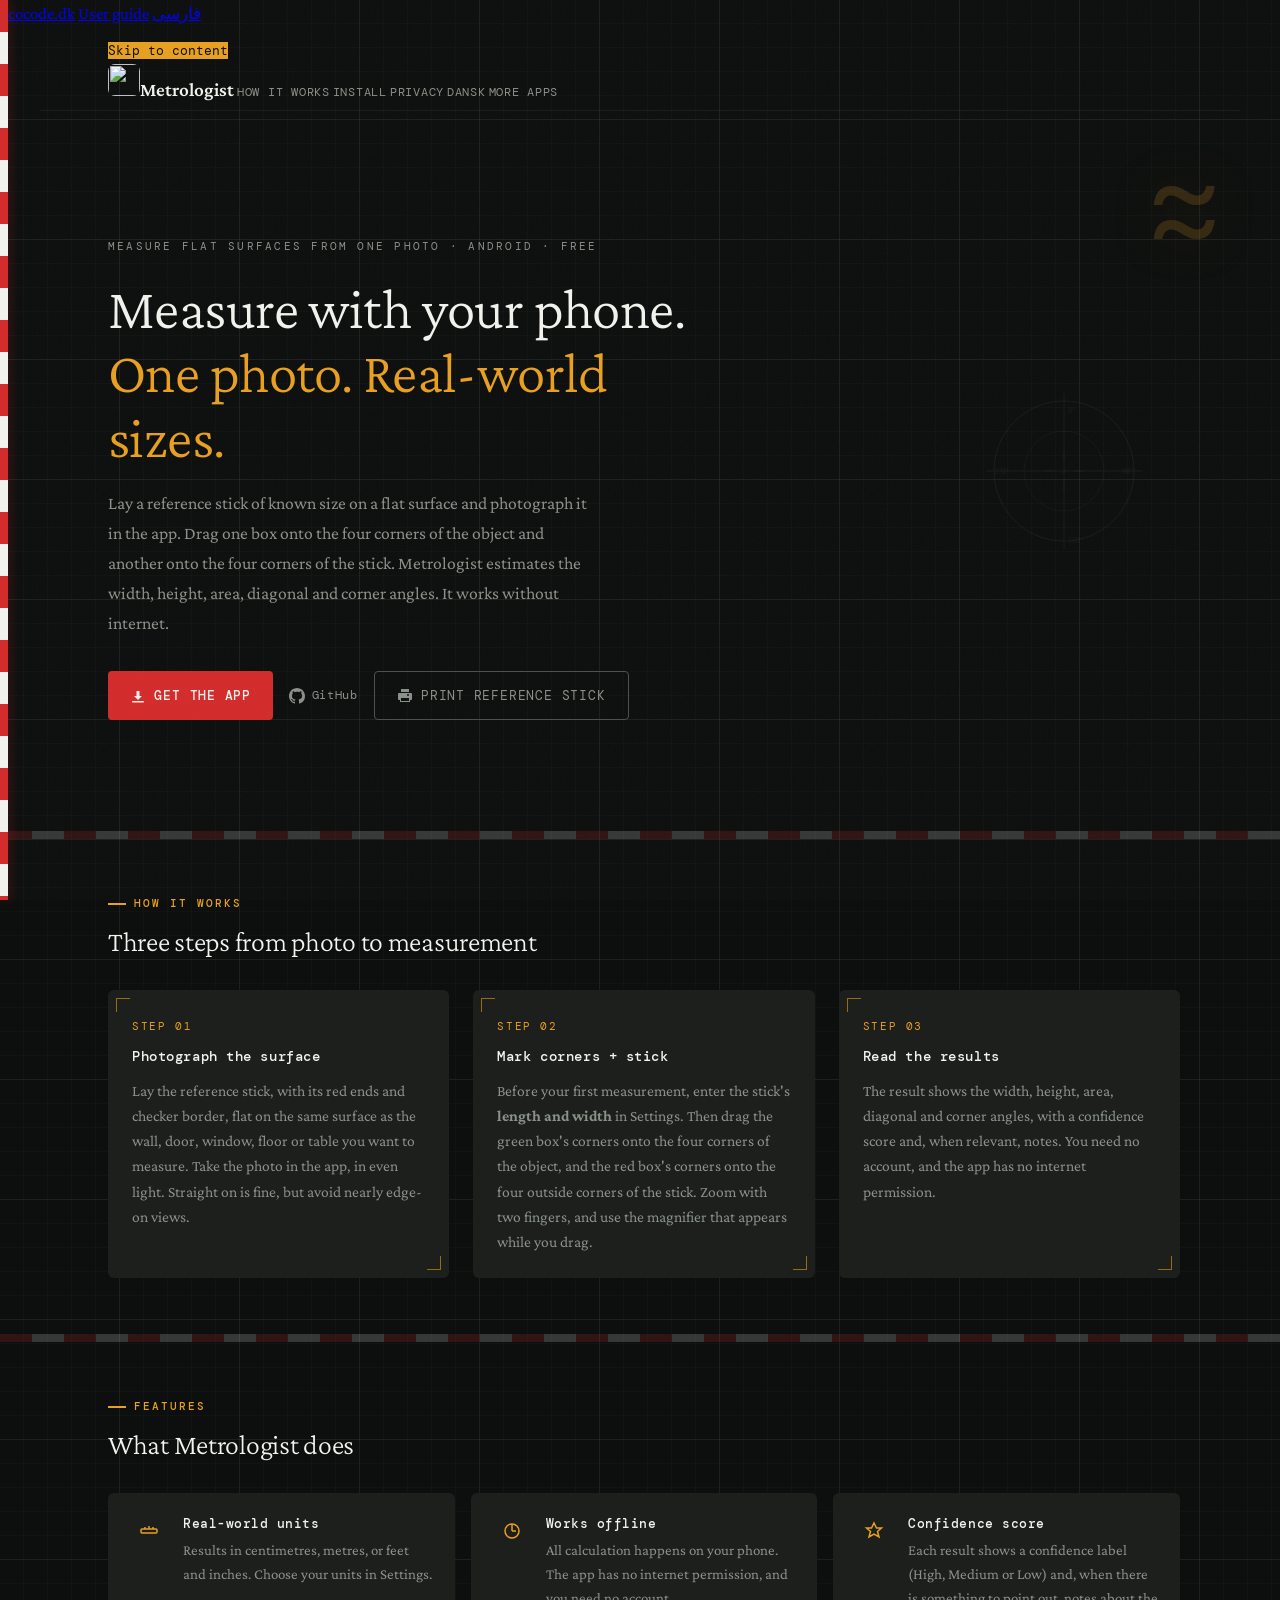
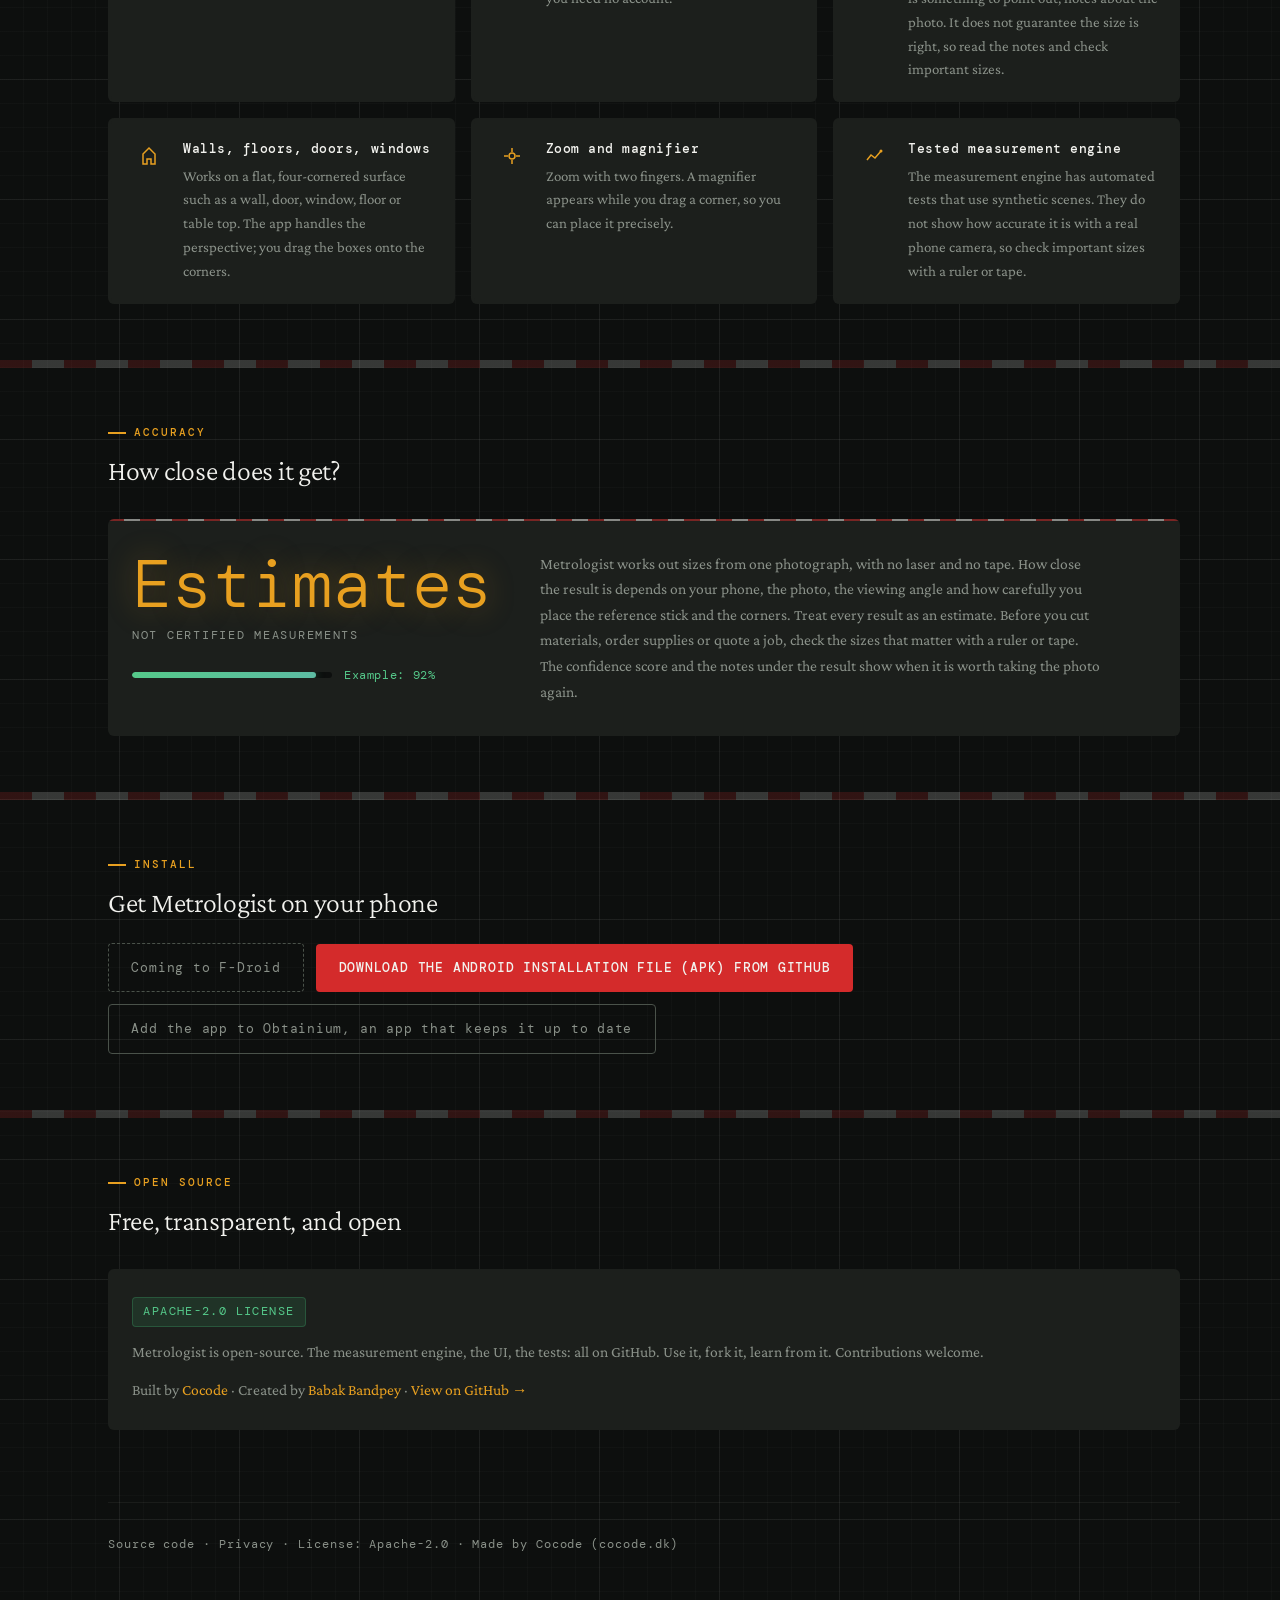
==== commit 592b0a79: "fix: privacy page names the backup, README and site match what the app shows, two Danish messages re" ====
--- a/website/index.html
+++ b/website/index.html
@@ -205,7 +205,7 @@
           <article class="step-card reveal" style="transition-delay:0.16s">
             <span class="step-num mono">STEP 03</span>
             <h3>Read the results</h3>
-            <p>The result shows the width, height, area, diagonal and corner angles, with a confidence score and notes. You need no account, and the app has no internet permission.</p>
+            <p>The result shows the width, height, area, diagonal and corner angles, with a confidence score and, when relevant, notes. You need no account, and the app has no internet permission.</p>
           </article>
         </div>
       </div>
@@ -257,7 +257,7 @@
             </div>
             <div class="feature-text">
               <h3>Confidence score</h3>
-              <p>Each result shows a confidence label (High, Medium or Low) and notes about the photo. It does not guarantee the size is right, so read the notes and check important sizes.</p>
+              <p>Each result shows a confidence label (High, Medium or Low) and, when there is something to point out, notes about the photo. It does not guarantee the size is right, so read the notes and check important sizes.</p>
             </div>
           </div>
 
